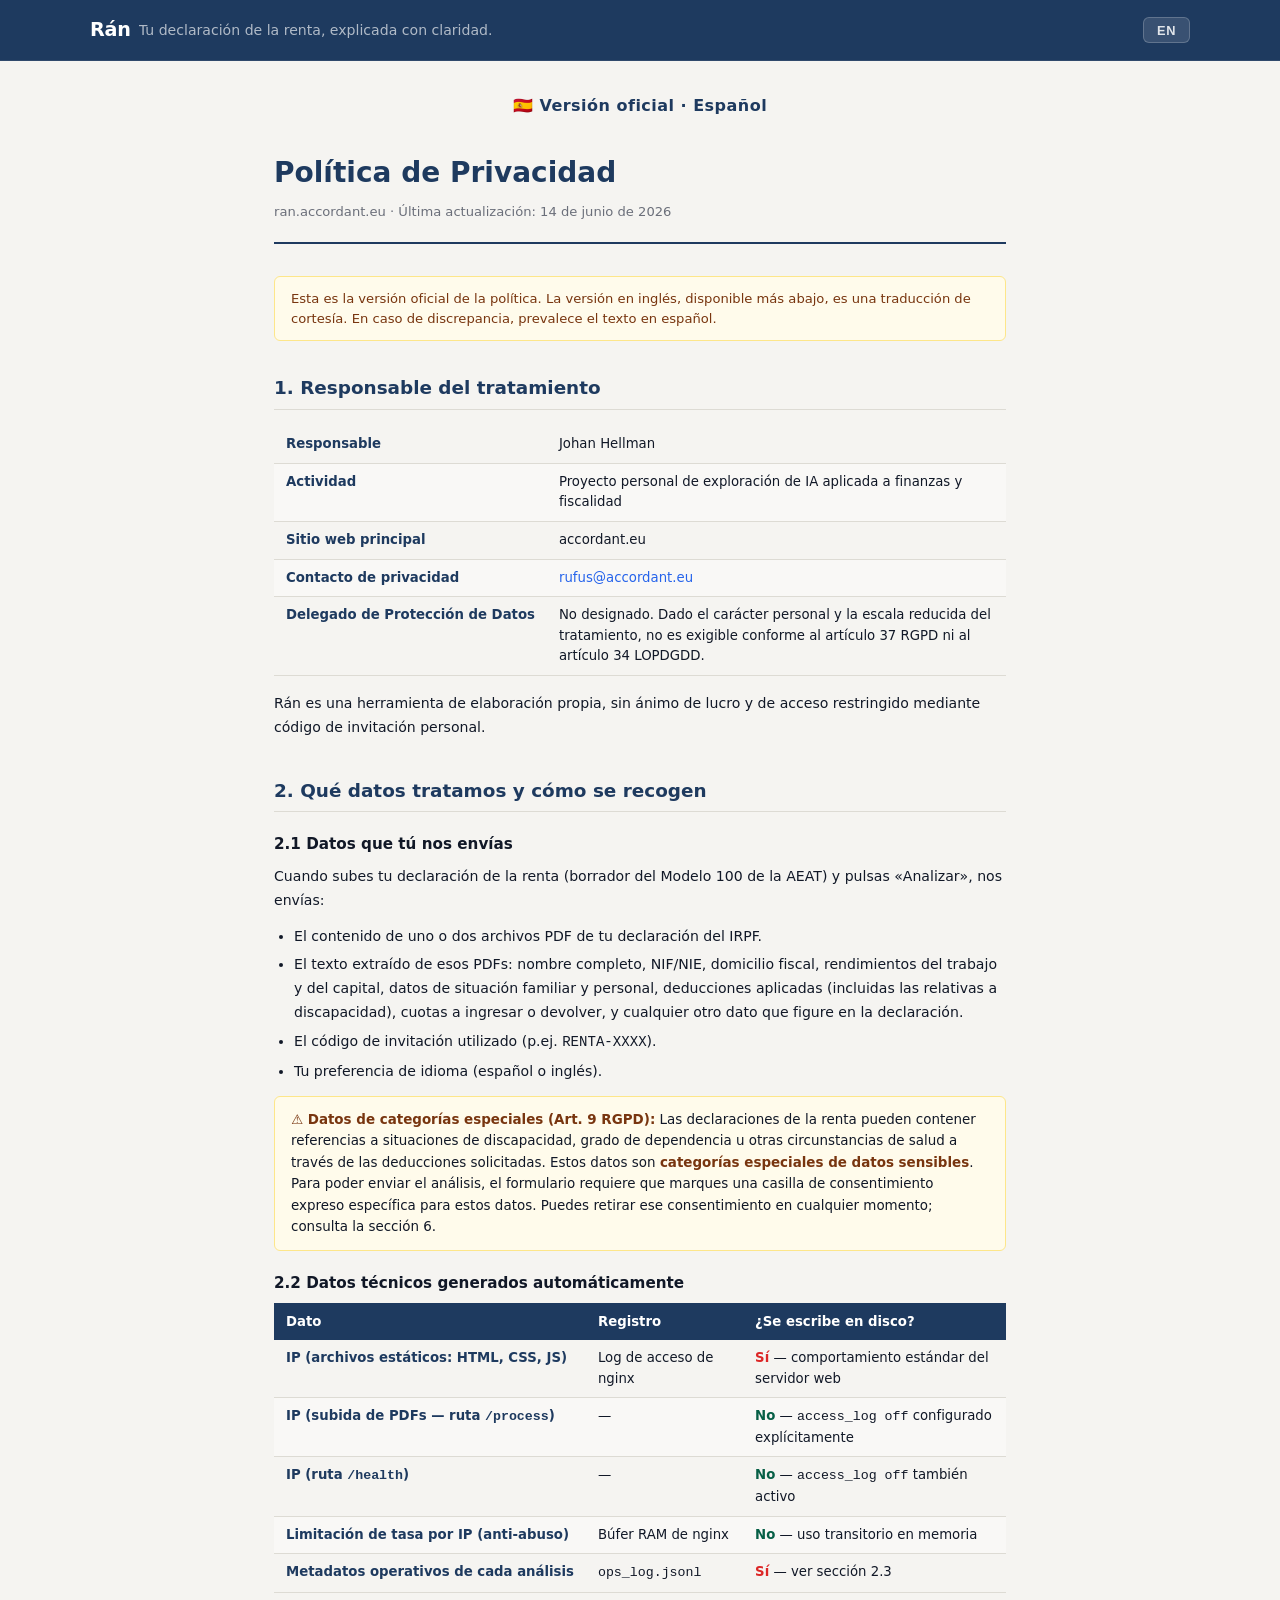
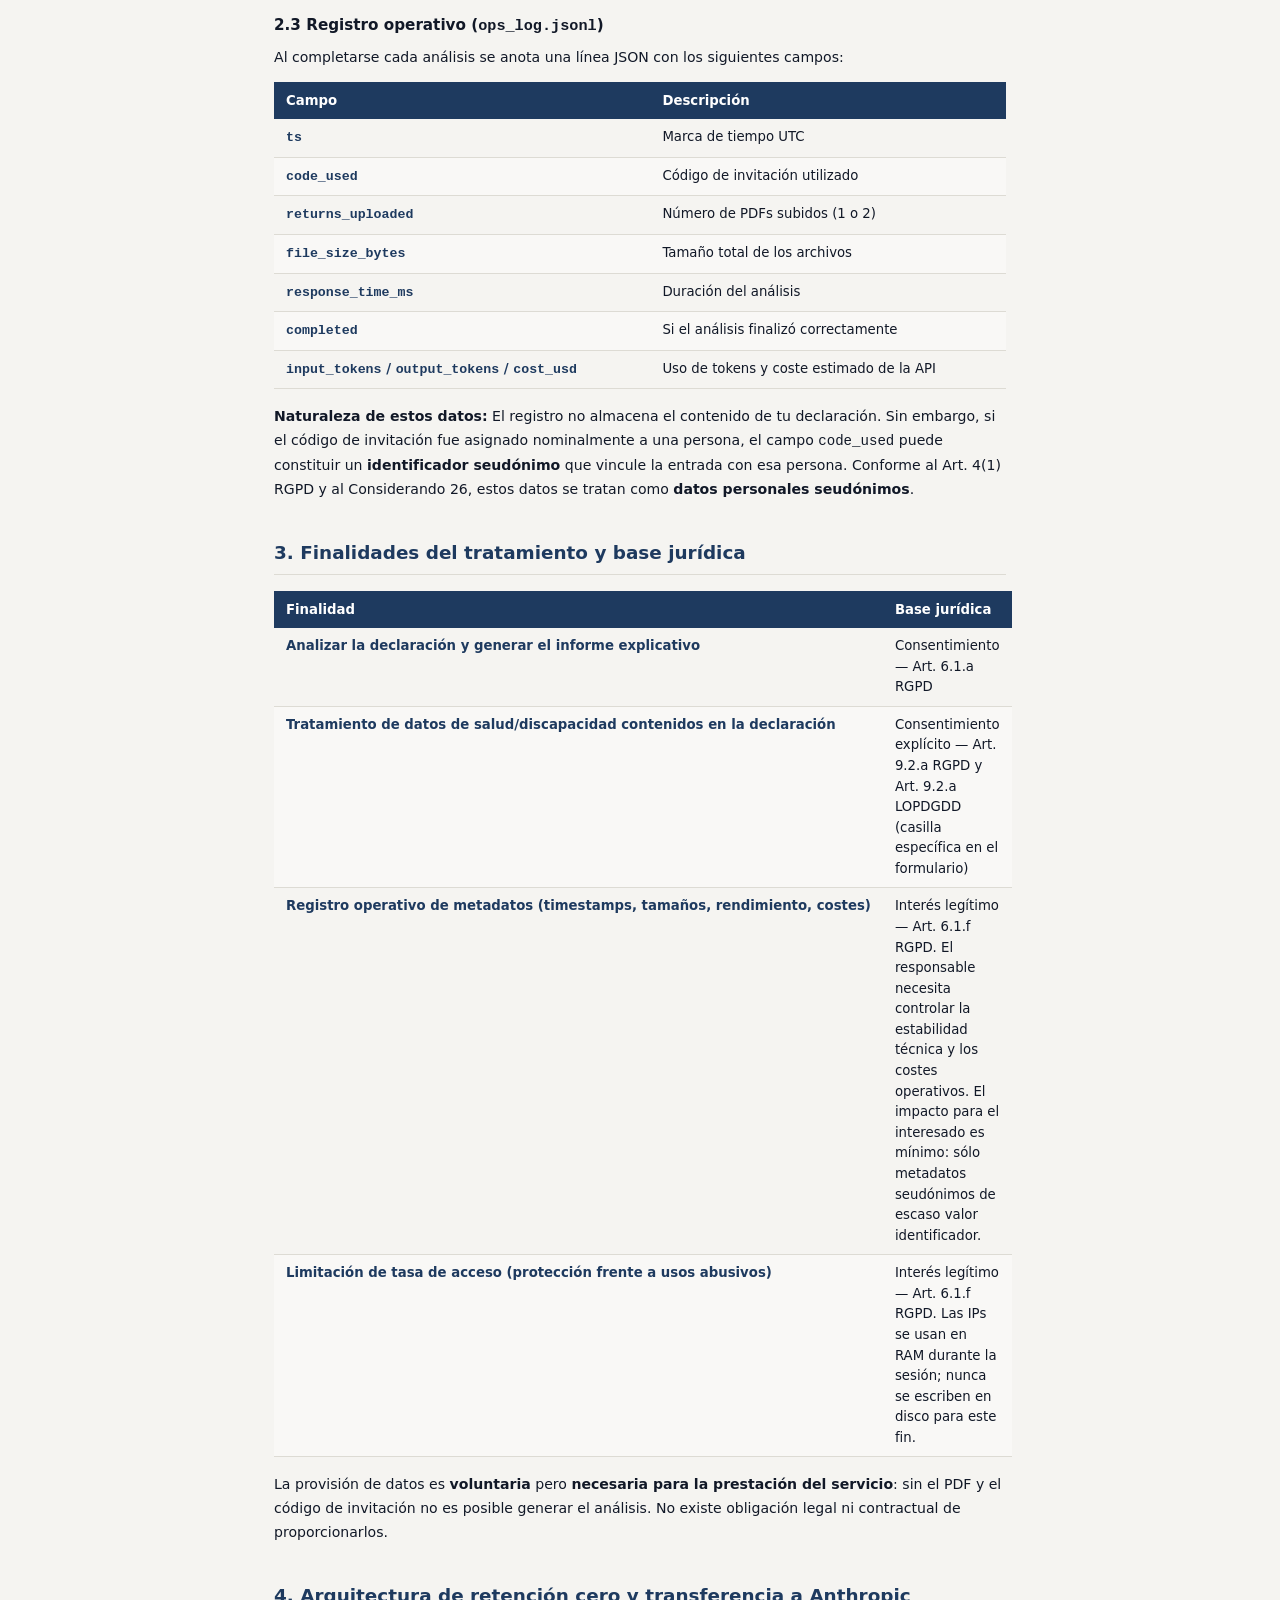
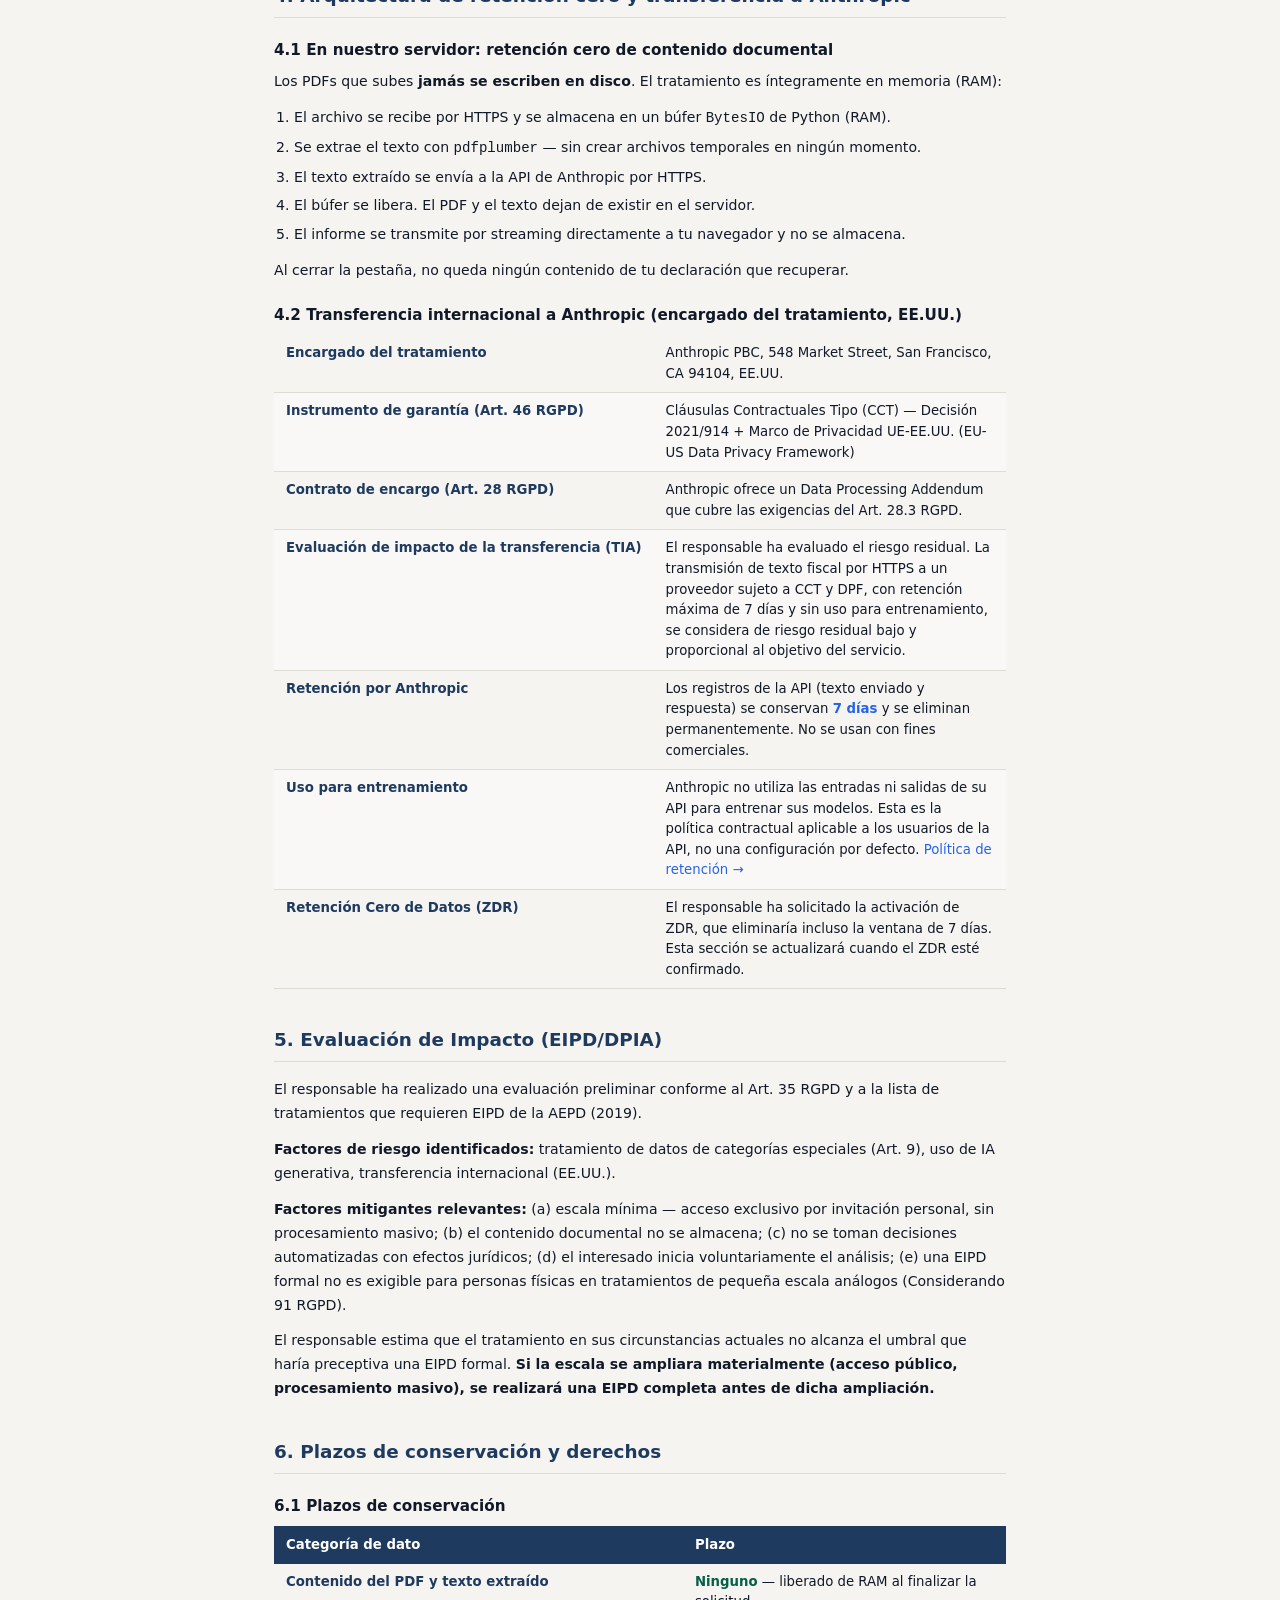
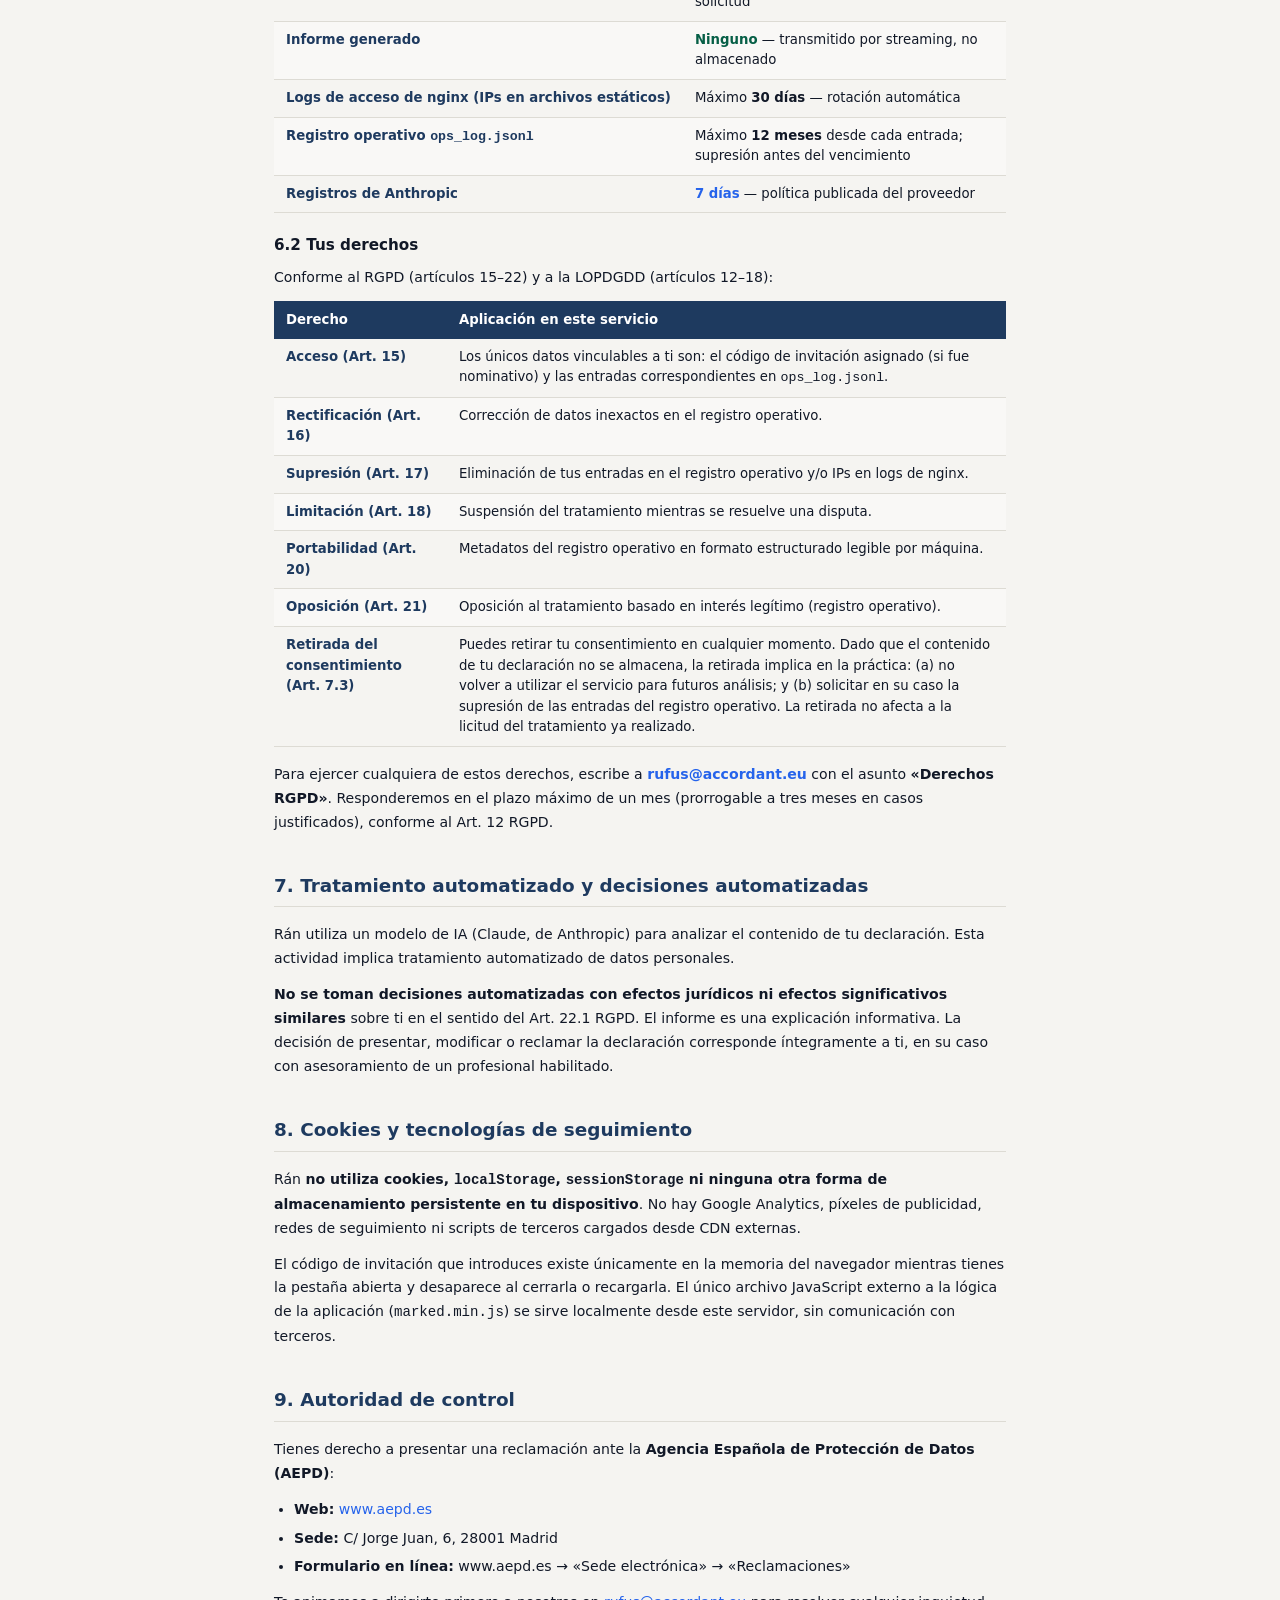
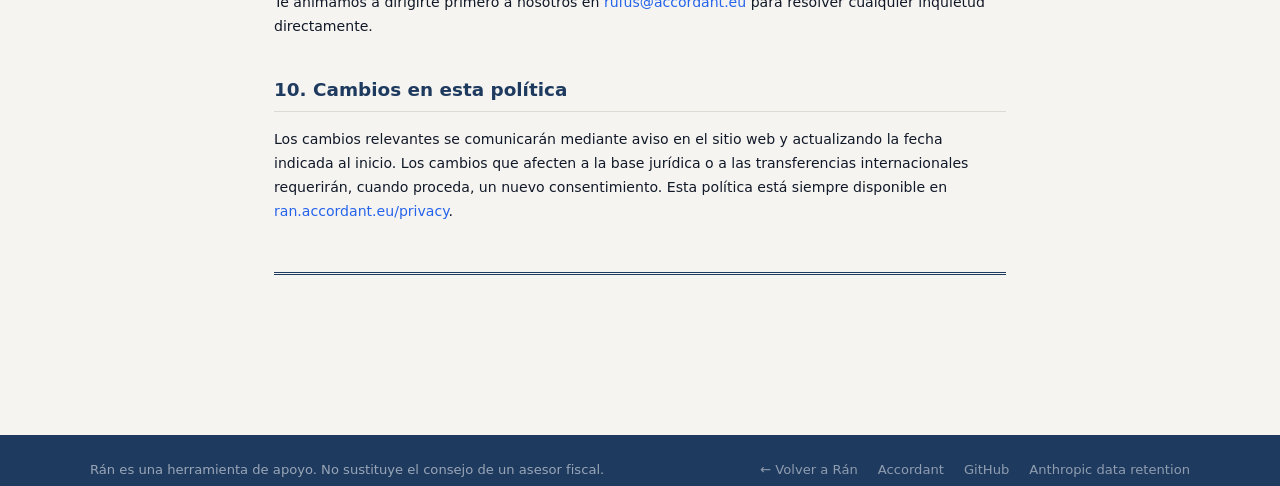
==== frontend/privacy/index.html @ 1b1f7e79 "feat(privacy): add bilingual GDPR privacy policy page at /privacy Adds ran.accordant.eu/privacy — 10" ====
<!DOCTYPE html>
<html lang="es">
<head>
  <meta charset="UTF-8" />
  <meta name="viewport" content="width=device-width, initial-scale=1.0" />
  <title>Política de privacidad — Rán</title>
  <link rel="stylesheet" href="../style.css" />
  <style>
    /* Privacy-page specific overrides */
    .policy-wrap {
      max-width: 780px;
      margin: 0 auto;
      padding: 2rem 1.5rem 4rem;
    }
    .policy-header {
      border-bottom: 2px solid var(--navy);
      padding-bottom: 1.25rem;
      margin-bottom: 2rem;
    }
    .policy-header h1 {
      font-size: 1.75rem;
      color: var(--navy);
      margin: 0 0 0.35rem;
    }
    .policy-header .policy-meta {
      font-size: 0.82rem;
      color: var(--muted);
    }
    .policy-lang-note {
      background: var(--amber-bg);
      border: 1px solid var(--amber-brd);
      border-radius: var(--r);
      padding: 0.75rem 1rem;
      font-size: 0.82rem;
      color: var(--amber-tx);
      margin-bottom: 2rem;
      line-height: 1.5;
    }
    .policy-section {
      margin-bottom: 2.25rem;
    }
    .policy-section h2 {
      font-size: 1.15rem;
      color: var(--navy);
      border-bottom: 1px solid var(--border);
      padding-bottom: 0.4rem;
      margin-bottom: 1rem;
    }
    .policy-section h3 {
      font-size: 0.95rem;
      color: var(--text);
      margin: 1.25rem 0 0.5rem;
      font-weight: 600;
    }
    .policy-section p {
      font-size: 0.88rem;
      line-height: 1.7;
      color: var(--text);
      margin-bottom: 0.75rem;
    }
    .policy-section ul {
      font-size: 0.88rem;
      line-height: 1.7;
      color: var(--text);
      margin: 0 0 0.75rem 1.25rem;
      padding: 0;
    }
    .policy-section li {
      margin-bottom: 0.3rem;
    }
    .policy-table {
      width: 100%;
      border-collapse: collapse;
      font-size: 0.83rem;
      margin-bottom: 1rem;
    }
    .policy-table th {
      background: var(--navy);
      color: #fff;
      text-align: left;
      padding: 0.5rem 0.75rem;
      font-weight: 600;
    }
    .policy-table td {
      padding: 0.5rem 0.75rem;
      border-bottom: 1px solid var(--border);
      vertical-align: top;
      line-height: 1.55;
    }
    .policy-table tr:nth-child(even) td {
      background: #f9f8f6;
    }
    .policy-table td:first-child {
      font-weight: 600;
      white-space: nowrap;
      color: var(--navy);
    }
    .badge-no  { color: var(--green); font-weight: 700; }
    .badge-yes { color: var(--red);   font-weight: 700; }
    .badge-7   { color: var(--blue);  font-weight: 700; }
    .alert-box {
      background: var(--amber-bg);
      border: 1px solid var(--amber-brd);
      border-radius: var(--r);
      padding: 0.75rem 1rem;
      font-size: 0.84rem;
      line-height: 1.6;
      margin-bottom: 1rem;
      color: var(--text);
    }
    .alert-box strong { color: var(--amber-tx); }
    .rights-table td:first-child { white-space: normal; }
    .divider-lang {
      border: none;
      border-top: 3px double var(--navy);
      margin: 3rem 0;
    }
    .lang-banner {
      text-align: center;
      font-size: 1rem;
      font-weight: 700;
      color: var(--navy);
      margin-bottom: 2rem;
      letter-spacing: 0.03em;
    }
    @media (max-width: 600px) {
      .policy-table { font-size: 0.78rem; }
      .policy-table td:first-child { white-space: normal; }
    }
  </style>
</head>
<body class="lang-es">

  <nav>
    <div class="nav-inner">
      <div class="nav-brand">
        <a href="/" style="text-decoration:none; color:inherit; display:flex; align-items:center; gap:0.5rem;">
          <span class="logo">Rán</span>
          <span class="nav-tagline">
            <span class="show-es">Tu declaración de la renta, explicada con claridad.</span>
            <span class="show-en">Your Spanish tax return, explained in plain English.</span>
          </span>
        </a>
      </div>
      <div class="nav-right">
        <button class="lang-btn" id="lang-toggle">
          <span class="show-es">EN</span>
          <span class="show-en">ES</span>
        </button>
      </div>
    </div>
  </nav>

  <div class="policy-wrap">

    <!-- ══════════════════════════════════════════════════════════════════════
         VERSIÓN ESPAÑOLA (official)
    ═══════════════════════════════════════════════════════════════════════ -->
    <div class="show-es">
      <div class="lang-banner">🇪🇸 Versión oficial · Español</div>

      <div class="policy-header">
        <h1>Política de Privacidad</h1>
        <div class="policy-meta">ran.accordant.eu · Última actualización: 14 de junio de 2026</div>
      </div>

      <div class="policy-lang-note">
        Esta es la versión oficial de la política. La versión en inglés, disponible más abajo, es una traducción de cortesía. En caso de discrepancia, prevalece el texto en español.
      </div>

      <!-- 1. Responsable -->
      <div class="policy-section">
        <h2>1. Responsable del tratamiento</h2>
        <table class="policy-table">
          <tr><td>Responsable</td><td>Johan Hellman</td></tr>
          <tr><td>Actividad</td><td>Proyecto personal de exploración de IA aplicada a finanzas y fiscalidad</td></tr>
          <tr><td>Sitio web principal</td><td>accordant.eu</td></tr>
          <tr><td>Contacto de privacidad</td><td><a href="mailto:rufus@accordant.eu">rufus@accordant.eu</a></td></tr>
          <tr><td>Delegado de Protección de Datos</td><td>No designado. Dado el carácter personal y la escala reducida del tratamiento, no es exigible conforme al artículo 37 RGPD ni al artículo 34 LOPDGDD.</td></tr>
        </table>
        <p>Rán es una herramienta de elaboración propia, sin ánimo de lucro y de acceso restringido mediante código de invitación personal.</p>
      </div>

      <!-- 2. Qué datos -->
      <div class="policy-section">
        <h2>2. Qué datos tratamos y cómo se recogen</h2>

        <h3>2.1 Datos que tú nos envías</h3>
        <p>Cuando subes tu declaración de la renta (borrador del Modelo 100 de la AEAT) y pulsas «Analizar», nos envías:</p>
        <ul>
          <li>El contenido de uno o dos archivos PDF de tu declaración del IRPF.</li>
          <li>El texto extraído de esos PDFs: nombre completo, NIF/NIE, domicilio fiscal, rendimientos del trabajo y del capital, datos de situación familiar y personal, deducciones aplicadas (incluidas las relativas a discapacidad), cuotas a ingresar o devolver, y cualquier otro dato que figure en la declaración.</li>
          <li>El código de invitación utilizado (p.ej. <code>RENTA-XXXX</code>).</li>
          <li>Tu preferencia de idioma (español o inglés).</li>
        </ul>

        <div class="alert-box">
          <strong>⚠️ Datos de categorías especiales (Art. 9 RGPD):</strong> Las declaraciones de la renta pueden contener referencias a situaciones de discapacidad, grado de dependencia u otras circunstancias de salud a través de las deducciones solicitadas. Estos datos son <strong>categorías especiales de datos sensibles</strong>. Para poder enviar el análisis, el formulario requiere que marques una casilla de consentimiento expreso específica para estos datos. Puedes retirar ese consentimiento en cualquier momento; consulta la sección 6.
        </div>

        <h3>2.2 Datos técnicos generados automáticamente</h3>
        <table class="policy-table">
          <thead><tr><th>Dato</th><th>Registro</th><th>¿Se escribe en disco?</th></tr></thead>
          <tbody>
            <tr><td>IP (archivos estáticos: HTML, CSS, JS)</td><td>Log de acceso de nginx</td><td><span class="badge-yes">Sí</span> — comportamiento estándar del servidor web</td></tr>
            <tr><td>IP (subida de PDFs — ruta <code>/process</code>)</td><td>—</td><td><span class="badge-no">No</span> — <code>access_log off</code> configurado explícitamente</td></tr>
            <tr><td>IP (ruta <code>/health</code>)</td><td>—</td><td><span class="badge-no">No</span> — <code>access_log off</code> también activo</td></tr>
            <tr><td>Limitación de tasa por IP (anti-abuso)</td><td>Búfer RAM de nginx</td><td><span class="badge-no">No</span> — uso transitorio en memoria</td></tr>
            <tr><td>Metadatos operativos de cada análisis</td><td><code>ops_log.jsonl</code></td><td><span class="badge-yes">Sí</span> — ver sección 2.3</td></tr>
          </tbody>
        </table>

        <h3>2.3 Registro operativo (<code>ops_log.jsonl</code>)</h3>
        <p>Al completarse cada análisis se anota una línea JSON con los siguientes campos:</p>
        <table class="policy-table">
          <thead><tr><th>Campo</th><th>Descripción</th></tr></thead>
          <tbody>
            <tr><td><code>ts</code></td><td>Marca de tiempo UTC</td></tr>
            <tr><td><code>code_used</code></td><td>Código de invitación utilizado</td></tr>
            <tr><td><code>returns_uploaded</code></td><td>Número de PDFs subidos (1 o 2)</td></tr>
            <tr><td><code>file_size_bytes</code></td><td>Tamaño total de los archivos</td></tr>
            <tr><td><code>response_time_ms</code></td><td>Duración del análisis</td></tr>
            <tr><td><code>completed</code></td><td>Si el análisis finalizó correctamente</td></tr>
            <tr><td><code>input_tokens</code> / <code>output_tokens</code> / <code>cost_usd</code></td><td>Uso de tokens y coste estimado de la API</td></tr>
          </tbody>
        </table>
        <p><strong>Naturaleza de estos datos:</strong> El registro no almacena el contenido de tu declaración. Sin embargo, si el código de invitación fue asignado nominalmente a una persona, el campo <code>code_used</code> puede constituir un <strong>identificador seudónimo</strong> que vincule la entrada con esa persona. Conforme al Art. 4(1) RGPD y al Considerando 26, estos datos se tratan como <strong>datos personales seudónimos</strong>.</p>
      </div>

      <!-- 3. Finalidades y base jurídica -->
      <div class="policy-section">
        <h2>3. Finalidades del tratamiento y base jurídica</h2>
        <table class="policy-table">
          <thead><tr><th>Finalidad</th><th>Base jurídica</th></tr></thead>
          <tbody>
            <tr><td>Analizar la declaración y generar el informe explicativo</td><td>Consentimiento — Art. 6.1.a RGPD</td></tr>
            <tr><td>Tratamiento de datos de salud/discapacidad contenidos en la declaración</td><td>Consentimiento explícito — Art. 9.2.a RGPD y Art. 9.2.a LOPDGDD (casilla específica en el formulario)</td></tr>
            <tr><td>Registro operativo de metadatos (timestamps, tamaños, rendimiento, costes)</td><td>Interés legítimo — Art. 6.1.f RGPD. El responsable necesita controlar la estabilidad técnica y los costes operativos. El impacto para el interesado es mínimo: sólo metadatos seudónimos de escaso valor identificador.</td></tr>
            <tr><td>Limitación de tasa de acceso (protección frente a usos abusivos)</td><td>Interés legítimo — Art. 6.1.f RGPD. Las IPs se usan en RAM durante la sesión; nunca se escriben en disco para este fin.</td></tr>
          </tbody>
        </table>
        <p>La provisión de datos es <strong>voluntaria</strong> pero <strong>necesaria para la prestación del servicio</strong>: sin el PDF y el código de invitación no es posible generar el análisis. No existe obligación legal ni contractual de proporcionarlos.</p>
      </div>

      <!-- 4. Arquitectura de retención cero y transferencia -->
      <div class="policy-section">
        <h2>4. Arquitectura de retención cero y transferencia a Anthropic</h2>

        <h3>4.1 En nuestro servidor: retención cero de contenido documental</h3>
        <p>Los PDFs que subes <strong>jamás se escriben en disco</strong>. El tratamiento es íntegramente en memoria (RAM):</p>
        <ol style="font-size:0.88rem; line-height:1.7; color:var(--text); margin-left:1.25rem; margin-bottom:0.75rem;">
          <li>El archivo se recibe por HTTPS y se almacena en un búfer <code>BytesIO</code> de Python (RAM).</li>
          <li>Se extrae el texto con <code>pdfplumber</code> — sin crear archivos temporales en ningún momento.</li>
          <li>El texto extraído se envía a la API de Anthropic por HTTPS.</li>
          <li>El búfer se libera. El PDF y el texto dejan de existir en el servidor.</li>
          <li>El informe se transmite por streaming directamente a tu navegador y no se almacena.</li>
        </ol>
        <p>Al cerrar la pestaña, no queda ningún contenido de tu declaración que recuperar.</p>

        <h3>4.2 Transferencia internacional a Anthropic (encargado del tratamiento, EE.UU.)</h3>
        <table class="policy-table">
          <tr><td>Encargado del tratamiento</td><td>Anthropic PBC, 548 Market Street, San Francisco, CA 94104, EE.UU.</td></tr>
          <tr><td>Instrumento de garantía (Art. 46 RGPD)</td><td>Cláusulas Contractuales Tipo (CCT) — Decisión 2021/914 + Marco de Privacidad UE-EE.UU. (EU-US Data Privacy Framework)</td></tr>
          <tr><td>Contrato de encargo (Art. 28 RGPD)</td><td>Anthropic ofrece un Data Processing Addendum que cubre las exigencias del Art. 28.3 RGPD.</td></tr>
          <tr><td>Evaluación de impacto de la transferencia (TIA)</td><td>El responsable ha evaluado el riesgo residual. La transmisión de texto fiscal por HTTPS a un proveedor sujeto a CCT y DPF, con retención máxima de 7 días y sin uso para entrenamiento, se considera de riesgo residual bajo y proporcional al objetivo del servicio.</td></tr>
          <tr><td>Retención por Anthropic</td><td>Los registros de la API (texto enviado y respuesta) se conservan <span class="badge-7">7 días</span> y se eliminan permanentemente. No se usan con fines comerciales.</td></tr>
          <tr><td>Uso para entrenamiento</td><td>Anthropic no utiliza las entradas ni salidas de su API para entrenar sus modelos. Esta es la política contractual aplicable a los usuarios de la API, no una configuración por defecto. <a href="https://platform.claude.com/docs/en/manage-claude/api-and-data-retention" target="_blank" rel="noopener">Política de retención →</a></td></tr>
          <tr><td>Retención Cero de Datos (ZDR)</td><td>El responsable ha solicitado la activación de ZDR, que eliminaría incluso la ventana de 7 días. Esta sección se actualizará cuando el ZDR esté confirmado.</td></tr>
        </table>
      </div>

      <!-- 5. DPIA -->
      <div class="policy-section">
        <h2>5. Evaluación de Impacto (EIPD/DPIA)</h2>
        <p>El responsable ha realizado una evaluación preliminar conforme al Art. 35 RGPD y a la lista de tratamientos que requieren EIPD de la AEPD (2019).</p>
        <p><strong>Factores de riesgo identificados:</strong> tratamiento de datos de categorías especiales (Art. 9), uso de IA generativa, transferencia internacional (EE.UU.).</p>
        <p><strong>Factores mitigantes relevantes:</strong> (a) escala mínima — acceso exclusivo por invitación personal, sin procesamiento masivo; (b) el contenido documental no se almacena; (c) no se toman decisiones automatizadas con efectos jurídicos; (d) el interesado inicia voluntariamente el análisis; (e) una EIPD formal no es exigible para personas físicas en tratamientos de pequeña escala análogos (Considerando 91 RGPD).</p>
        <p>El responsable estima que el tratamiento en sus circunstancias actuales no alcanza el umbral que haría preceptiva una EIPD formal. <strong>Si la escala se ampliara materialmente (acceso público, procesamiento masivo), se realizará una EIPD completa antes de dicha ampliación.</strong></p>
      </div>

      <!-- 6. Conservación -->
      <div class="policy-section">
        <h2>6. Plazos de conservación y derechos</h2>

        <h3>6.1 Plazos de conservación</h3>
        <table class="policy-table">
          <thead><tr><th>Categoría de dato</th><th>Plazo</th></tr></thead>
          <tbody>
            <tr><td>Contenido del PDF y texto extraído</td><td><span class="badge-no">Ninguno</span> — liberado de RAM al finalizar la solicitud</td></tr>
            <tr><td>Informe generado</td><td><span class="badge-no">Ninguno</span> — transmitido por streaming, no almacenado</td></tr>
            <tr><td>Logs de acceso de nginx (IPs en archivos estáticos)</td><td>Máximo <strong>30 días</strong> — rotación automática</td></tr>
            <tr><td>Registro operativo <code>ops_log.jsonl</code></td><td>Máximo <strong>12 meses</strong> desde cada entrada; supresión antes del vencimiento</td></tr>
            <tr><td>Registros de Anthropic</td><td><span class="badge-7">7 días</span> — política publicada del proveedor</td></tr>
          </tbody>
        </table>

        <h3>6.2 Tus derechos</h3>
        <p>Conforme al RGPD (artículos 15–22) y a la LOPDGDD (artículos 12–18):</p>
        <table class="policy-table rights-table">
          <thead><tr><th>Derecho</th><th>Aplicación en este servicio</th></tr></thead>
          <tbody>
            <tr><td>Acceso (Art. 15)</td><td>Los únicos datos vinculables a ti son: el código de invitación asignado (si fue nominativo) y las entradas correspondientes en <code>ops_log.jsonl</code>.</td></tr>
            <tr><td>Rectificación (Art. 16)</td><td>Corrección de datos inexactos en el registro operativo.</td></tr>
            <tr><td>Supresión (Art. 17)</td><td>Eliminación de tus entradas en el registro operativo y/o IPs en logs de nginx.</td></tr>
            <tr><td>Limitación (Art. 18)</td><td>Suspensión del tratamiento mientras se resuelve una disputa.</td></tr>
            <tr><td>Portabilidad (Art. 20)</td><td>Metadatos del registro operativo en formato estructurado legible por máquina.</td></tr>
            <tr><td>Oposición (Art. 21)</td><td>Oposición al tratamiento basado en interés legítimo (registro operativo).</td></tr>
            <tr><td>Retirada del consentimiento (Art. 7.3)</td><td>Puedes retirar tu consentimiento en cualquier momento. Dado que el contenido de tu declaración no se almacena, la retirada implica en la práctica: (a) no volver a utilizar el servicio para futuros análisis; y (b) solicitar en su caso la supresión de las entradas del registro operativo. La retirada no afecta a la licitud del tratamiento ya realizado.</td></tr>
          </tbody>
        </table>
        <p>Para ejercer cualquiera de estos derechos, escribe a <strong><a href="mailto:rufus@accordant.eu">rufus@accordant.eu</a></strong> con el asunto <strong>«Derechos RGPD»</strong>. Responderemos en el plazo máximo de un mes (prorrogable a tres meses en casos justificados), conforme al Art. 12 RGPD.</p>
      </div>

      <!-- 7. Tratamiento automatizado -->
      <div class="policy-section">
        <h2>7. Tratamiento automatizado y decisiones automatizadas</h2>
        <p>Rán utiliza un modelo de IA (Claude, de Anthropic) para analizar el contenido de tu declaración. Esta actividad implica tratamiento automatizado de datos personales.</p>
        <p><strong>No se toman decisiones automatizadas con efectos jurídicos ni efectos significativos similares</strong> sobre ti en el sentido del Art. 22.1 RGPD. El informe es una explicación informativa. La decisión de presentar, modificar o reclamar la declaración corresponde íntegramente a ti, en su caso con asesoramiento de un profesional habilitado.</p>
      </div>

      <!-- 8. Cookies -->
      <div class="policy-section">
        <h2>8. Cookies y tecnologías de seguimiento</h2>
        <p>Rán <strong>no utiliza cookies, <code>localStorage</code>, <code>sessionStorage</code> ni ninguna otra forma de almacenamiento persistente en tu dispositivo</strong>. No hay Google Analytics, píxeles de publicidad, redes de seguimiento ni scripts de terceros cargados desde CDN externas.</p>
        <p>El código de invitación que introduces existe únicamente en la memoria del navegador mientras tienes la pestaña abierta y desaparece al cerrarla o recargarla. El único archivo JavaScript externo a la lógica de la aplicación (<code>marked.min.js</code>) se sirve localmente desde este servidor, sin comunicación con terceros.</p>
      </div>

      <!-- 9. Autoridad de control -->
      <div class="policy-section">
        <h2>9. Autoridad de control</h2>
        <p>Tienes derecho a presentar una reclamación ante la <strong>Agencia Española de Protección de Datos (AEPD)</strong>:</p>
        <ul>
          <li><strong>Web:</strong> <a href="https://www.aepd.es" target="_blank" rel="noopener">www.aepd.es</a></li>
          <li><strong>Sede:</strong> C/ Jorge Juan, 6, 28001 Madrid</li>
          <li><strong>Formulario en línea:</strong> www.aepd.es → «Sede electrónica» → «Reclamaciones»</li>
        </ul>
        <p>Te animamos a dirigirte primero a nosotros en <a href="mailto:rufus@accordant.eu">rufus@accordant.eu</a> para resolver cualquier inquietud directamente.</p>
      </div>

      <!-- 10. Cambios -->
      <div class="policy-section">
        <h2>10. Cambios en esta política</h2>
        <p>Los cambios relevantes se comunicarán mediante aviso en el sitio web y actualizando la fecha indicada al inicio. Los cambios que afecten a la base jurídica o a las transferencias internacionales requerirán, cuando proceda, un nuevo consentimiento. Esta política está siempre disponible en <a href="/privacy">ran.accordant.eu/privacy</a>.</p>
      </div>
    </div><!-- end .show-es -->

    <hr class="divider-lang" />

    <!-- ══════════════════════════════════════════════════════════════════════
         ENGLISH VERSION (courtesy translation)
    ═══════════════════════════════════════════════════════════════════════ -->
    <div class="show-en">
      <div class="lang-banner">🇬🇧 Courtesy translation · English</div>

      <div class="policy-header">
        <h1>Privacy Policy</h1>
        <div class="policy-meta">ran.accordant.eu · Last updated: 14 June 2026</div>
      </div>

      <div class="policy-lang-note">
        The official version of this policy is the Spanish text above. This English translation is provided as a convenience for non-native Spanish speakers. In case of discrepancy, the Spanish text prevails.
      </div>

      <!-- 1. Controller -->
      <div class="policy-section">
        <h2>1. Data controller</h2>
        <table class="policy-table">
          <tr><td>Controller</td><td>Johan Hellman</td></tr>
          <tr><td>Activity</td><td>Personal project exploring AI in finance and tax</td></tr>
          <tr><td>Main website</td><td>accordant.eu</td></tr>
          <tr><td>Privacy contact</td><td><a href="mailto:rufus@accordant.eu">rufus@accordant.eu</a></td></tr>
          <tr><td>Data Protection Officer</td><td>Not appointed. Given the personal nature and small scale of processing, one is not required under Article 37 GDPR or Article 34 LOPDGDD.</td></tr>
        </table>
        <p>Rán is a personal, non-commercial tool with access restricted to individually invited users.</p>
      </div>

      <!-- 2. What data -->
      <div class="policy-section">
        <h2>2. What data we process and how</h2>

        <h3>2.1 Data you send when using the service</h3>
        <p>When you upload your Spanish income tax return (AEAT Modelo 100 borrador) and click "Analyse", you send us:</p>
        <ul>
          <li>The content of one or two PDF files of your IRPF return.</li>
          <li>Text extracted from those PDFs: full name, NIF/NIE, address, employment and investment income, family and personal situation, applied deductions (including disability-related), amount to pay or refund, and any other data in the return.</li>
          <li>Your invitation code (e.g. <code>RENTA-XXXX</code>).</li>
          <li>Your language preference (Spanish or English).</li>
        </ul>

        <div class="alert-box">
          <strong>⚠️ Special category data (Article 9 GDPR):</strong> Tax returns may contain references to disability, dependency status, or other health circumstances through applied deductions. This is <strong>special category sensitive data</strong>. The form requires you to tick an explicit consent checkbox before submitting. You may withdraw that consent at any time; see section 6.
        </div>

        <h3>2.2 Automatically generated technical data</h3>
        <table class="policy-table">
          <thead><tr><th>Data</th><th>Record</th><th>Written to disk?</th></tr></thead>
          <tbody>
            <tr><td>IP (static files: HTML, CSS, JS)</td><td>nginx access log</td><td><span class="badge-yes">Yes</span> — standard web server behaviour</td></tr>
            <tr><td>IP (PDF uploads — <code>/process</code>)</td><td>—</td><td><span class="badge-no">No</span> — <code>access_log off</code> explicitly configured</td></tr>
            <tr><td>IP (<code>/health</code>)</td><td>—</td><td><span class="badge-no">No</span> — <code>access_log off</code> also active</td></tr>
            <tr><td>Rate-limiting by IP (anti-abuse)</td><td>nginx RAM buffer</td><td><span class="badge-no">No</span> — transient, never persisted</td></tr>
            <tr><td>Operational session metadata</td><td><code>ops_log.jsonl</code></td><td><span class="badge-yes">Yes</span> — see section 2.3</td></tr>
          </tbody>
        </table>

        <h3>2.3 Operational log (<code>ops_log.jsonl</code>)</h3>
        <p>One JSON line is appended per completed analysis:</p>
        <table class="policy-table">
          <thead><tr><th>Field</th><th>Description</th></tr></thead>
          <tbody>
            <tr><td><code>ts</code></td><td>UTC timestamp</td></tr>
            <tr><td><code>code_used</code></td><td>Invitation code used</td></tr>
            <tr><td><code>returns_uploaded</code></td><td>Number of PDFs uploaded (1 or 2)</td></tr>
            <tr><td><code>file_size_bytes</code></td><td>Total file size in bytes</td></tr>
            <tr><td><code>response_time_ms</code></td><td>Analysis duration in milliseconds</td></tr>
            <tr><td><code>completed</code></td><td>Whether the analysis finished successfully</td></tr>
            <tr><td><code>input_tokens</code> / <code>output_tokens</code> / <code>cost_usd</code></td><td>Token usage and estimated API cost</td></tr>
          </tbody>
        </table>
        <p><strong>Nature of this data:</strong> The log does not store your return content. However, if the invitation code was individually assigned to a named person, <code>code_used</code> may constitute a <strong>pseudonymous identifier</strong> linking the entry to that person. Under GDPR Article 4(1) and Recital 26, this is treated as <strong>pseudonymous personal data</strong>.</p>
      </div>

      <!-- 3. Purposes -->
      <div class="policy-section">
        <h2>3. Purposes and legal basis</h2>
        <table class="policy-table">
          <thead><tr><th>Purpose</th><th>Legal basis</th></tr></thead>
          <tbody>
            <tr><td>Analysing the return and generating the report</td><td>Consent — Article 6(1)(a) GDPR</td></tr>
            <tr><td>Processing health/disability data in the return</td><td>Explicit consent — Article 9(2)(a) GDPR and Article 9(2)(a) LOPDGDD (dedicated checkbox in the form)</td></tr>
            <tr><td>Operational metadata logging (timestamps, sizes, performance, costs)</td><td>Legitimate interest — Article 6(1)(f) GDPR. The controller needs to monitor technical stability and operational costs. Impact on the data subject is minimal: pseudonymous metadata of very low re-identification value.</td></tr>
            <tr><td>Rate-limiting (abuse protection)</td><td>Legitimate interest — Article 6(1)(f) GDPR. IPs are used in RAM for this purpose only; never written to disk.</td></tr>
          </tbody>
        </table>
        <p>Providing data is <strong>voluntary</strong> but <strong>necessary for the service</strong>: without the PDF and invitation code, no analysis can be produced. There is no legal or contractual obligation to provide them.</p>
      </div>

      <!-- 4. Zero-retention and Anthropic -->
      <div class="policy-section">
        <h2>4. Zero-retention architecture and transfer to Anthropic</h2>

        <h3>4.1 On our server: zero-retention of document content</h3>
        <p>The PDFs you upload are <strong>never written to disk</strong>. Processing is entirely in memory (RAM):</p>
        <ol style="font-size:0.88rem; line-height:1.7; color:var(--text); margin-left:1.25rem; margin-bottom:0.75rem;">
          <li>The file is received over HTTPS and stored in a Python <code>BytesIO</code> buffer (RAM only).</li>
          <li>Text is extracted with <code>pdfplumber</code> — no temporary files are created.</li>
          <li>The extracted text is sent to Anthropic's API over HTTPS.</li>
          <li>The buffer is released. The PDF and extracted text no longer exist on the server.</li>
          <li>The report is streamed directly to your browser and is not stored.</li>
        </ol>
        <p>When you close the tab, no document content from your return remains anywhere to retrieve.</p>

        <h3>4.2 International transfer to Anthropic (processor in the USA)</h3>
        <table class="policy-table">
          <tr><td>Processor</td><td>Anthropic PBC, 548 Market Street, San Francisco, CA 94104, USA</td></tr>
          <tr><td>Transfer safeguard (Art. 46 GDPR)</td><td>EU Standard Contractual Clauses (SCCs) — Implementing Decision 2021/914 + EU–US Data Privacy Framework</td></tr>
          <tr><td>Data Processing Agreement (Art. 28 GDPR)</td><td>Anthropic provides a Data Processing Addendum covering the Article 28(3) GDPR requirements.</td></tr>
          <tr><td>Transfer Impact Assessment (TIA)</td><td>The controller has assessed residual transfer risk. Transmitting fiscal PDF text over HTTPS to an established AI provider bound by SCCs and DPF, with 7-day maximum retention and no model training use, is considered of low residual risk and proportionate.</td></tr>
          <tr><td>Retention by Anthropic</td><td>API logs retained for <span class="badge-7">7 days</span> then permanently deleted. Security/anti-abuse functions only, not commercial use.</td></tr>
          <tr><td>Use for training</td><td>Anthropic does not use API inputs or outputs to train its models. This is the contractual policy applicable to API customers, not a default setting. <a href="https://platform.claude.com/docs/en/manage-claude/api-and-data-retention" target="_blank" rel="noopener">Retention policy →</a></td></tr>
          <tr><td>Zero Data Retention (ZDR)</td><td>The controller has applied to Anthropic for ZDR activation, which would eliminate even the 7-day window. This section will be updated when confirmed.</td></tr>
        </table>
      </div>

      <!-- 5. DPIA -->
      <div class="policy-section">
        <h2>5. Data Protection Impact Assessment (DPIA)</h2>
        <p>The controller has conducted a preliminary assessment under Article 35 GDPR and the AEPD's mandatory DPIA list (2019).</p>
        <p><strong>Risk factors identified:</strong> special category data (Art. 9), use of generative AI, international transfer (USA).</p>
        <p><strong>Mitigating factors:</strong> (a) minimal scale — personal invitation only, no mass processing; (b) document content is never stored; (c) no automated decisions with legal effects; (d) the data subject initiates the analysis voluntarily; (e) formal DPIA is not required for individual controllers at small scale (Recital 91 GDPR).</p>
        <p>The controller considers that processing under current circumstances does not reach the threshold for a compulsory formal DPIA. <strong>If the service scale were to expand materially (public access, mass processing), a full DPIA will be conducted before such expansion.</strong></p>
      </div>

      <!-- 6. Retention and rights -->
      <div class="policy-section">
        <h2>6. Retention periods and your rights</h2>

        <h3>6.1 Retention periods</h3>
        <table class="policy-table">
          <thead><tr><th>Category</th><th>Period</th></tr></thead>
          <tbody>
            <tr><td>PDF content and extracted text</td><td><span class="badge-no">None</span> — released from RAM when the request ends</td></tr>
            <tr><td>Generated report</td><td><span class="badge-no">None</span> — streamed, not stored</td></tr>
            <tr><td>nginx access logs (IPs for static files)</td><td>Maximum <strong>30 days</strong> — automatic rotation</td></tr>
            <tr><td>Operational log <code>ops_log.jsonl</code></td><td>Maximum <strong>12 months</strong> per entry; deletion before that limit</td></tr>
            <tr><td>Anthropic logs</td><td><span class="badge-7">7 days</span> — processor's published policy</td></tr>
          </tbody>
        </table>

        <h3>6.2 Your rights</h3>
        <p>Under GDPR (Articles 15–22) and LOPDGDD (Articles 12–18):</p>
        <table class="policy-table rights-table">
          <thead><tr><th>Right</th><th>What it means for this service</th></tr></thead>
          <tbody>
            <tr><td>Access (Art. 15)</td><td>The only data linkable to you is: your invitation code (if nominative) and corresponding <code>ops_log.jsonl</code> entries.</td></tr>
            <tr><td>Rectification (Art. 16)</td><td>Correct inaccurate data in the operational log.</td></tr>
            <tr><td>Erasure (Art. 17)</td><td>Request deletion of your operational log entries and/or IPs in nginx logs.</td></tr>
            <tr><td>Restriction (Art. 18)</td><td>Request suspension of processing while a dispute is resolved.</td></tr>
            <tr><td>Portability (Art. 20)</td><td>Your operational log metadata in structured, machine-readable format.</td></tr>
            <tr><td>Objection (Art. 21)</td><td>Object to legitimate interest-based processing (operational log).</td></tr>
            <tr><td>Withdrawal of consent (Art. 7(3))</td><td>You may withdraw consent at any time. Because your return content is not stored, withdrawal means in practice: (a) not using the service for future analyses; and (b) if desired, requesting deletion of your operational log entries. Withdrawal does not affect the lawfulness of processing already carried out.</td></tr>
          </tbody>
        </table>
        <p>To exercise any of these rights, email <strong><a href="mailto:rufus@accordant.eu">rufus@accordant.eu</a></strong> with the subject <strong>"GDPR Rights"</strong>. We will respond within one month (extendable to three in complex cases) under Article 12 GDPR.</p>
      </div>

      <!-- 7. Automated processing -->
      <div class="policy-section">
        <h2>7. Automated processing and automated decisions</h2>
        <p>Rán uses an AI model (Claude by Anthropic) to analyse the content of your tax return. This involves automated processing of personal data.</p>
        <p><strong>No automated decisions with legal effects or similarly significant effects</strong> are made about you within the meaning of Article 22(1) GDPR. The generated report is an informational explanation of your return's figures. The decision whether to file, amend, or challenge your return is entirely yours, where appropriate with advice from a qualified professional.</p>
      </div>

      <!-- 8. Cookies -->
      <div class="policy-section">
        <h2>8. Cookies and tracking technologies</h2>
        <p>Rán <strong>does not use cookies, <code>localStorage</code>, <code>sessionStorage</code>, or any other form of persistent browser-side storage</strong>. There is no Google Analytics, advertising pixels, tracking networks, or third-party scripts loaded from external CDNs.</p>
        <p>The invitation code you type exists only in browser memory while the tab is open, and is gone when you close or reload it. The only JavaScript file external to the application logic (<code>marked.min.js</code>) is served locally from this server — no communication with any third party occurs.</p>
      </div>

      <!-- 9. Supervisory authority -->
      <div class="policy-section">
        <h2>9. Supervisory authority</h2>
        <p>You have the right to lodge a complaint with the <strong>Agencia Española de Protección de Datos (AEPD)</strong>, Spain's data protection authority:</p>
        <ul>
          <li><strong>Website:</strong> <a href="https://www.aepd.es" target="_blank" rel="noopener">www.aepd.es</a></li>
          <li><strong>Address:</strong> C/ Jorge Juan, 6, 28001 Madrid, Spain</li>
          <li><strong>Online form:</strong> www.aepd.es → «Sede electrónica» → «Reclamaciones»</li>
        </ul>
        <p>We would also welcome direct contact at <a href="mailto:rufus@accordant.eu">rufus@accordant.eu</a> before escalating.</p>
      </div>

      <!-- 10. Changes -->
      <div class="policy-section">
        <h2>10. Changes to this policy</h2>
        <p>Material changes will be communicated via a notice on the website and by updating the date above. Changes that affect the legal basis of processing or international transfers will require fresh consent where applicable. This policy is always available at <a href="/privacy">ran.accordant.eu/privacy</a>.</p>
      </div>
    </div><!-- end .show-en -->

  </div><!-- end .policy-wrap -->

  <footer>
    <div class="footer-inner">
      <p>
        <span class="show-es">Rán es una herramienta de apoyo. No sustituye el consejo de un asesor fiscal.</span>
        <span class="show-en">Rán is a support tool. It does not replace professional tax advice.</span>
      </p>
      <p class="footer-links">
        <a href="/">
          <span class="show-es">← Volver a Rán</span>
          <span class="show-en">← Back to Rán</span>
        </a>
        <a href="https://accordant.eu" target="_blank" rel="noopener">Accordant</a>
        <a href="https://github.com/accordant-eu/ran-web" target="_blank" rel="noopener">GitHub</a>
        <a href="https://platform.claude.com/docs/en/manage-claude/api-and-data-retention" target="_blank" rel="noopener">Anthropic data retention</a>
      </p>
    </div>
  </footer>

  <script>
    document.getElementById('lang-toggle').addEventListener('click', () => {
      const es = document.body.classList.toggle('lang-es');
      document.body.classList.toggle('lang-en', !es);
      document.documentElement.lang = es ? 'es' : 'en';
    });
  </script>

</body>
</html>
---- frontend/style.css ----
/* ── Reset ───────────────────────────────────────────────────────────────── */
*, *::before, *::after { box-sizing: border-box; margin: 0; padding: 0; }

/* ── Design tokens ───────────────────────────────────────────────────────── */
:root {
  --navy:      #1e3a5f;
  --navy-d:    #152c47;
  --blue:      #2563eb;
  --blue-d:    #1d4ed8;
  --bg:        #f5f4f1;
  --surface:   #ffffff;
  --border:    #dddbd4;
  --border-s:  #c8c5bc;
  --text:      #111827;
  --muted:     #6b6f7a;
  --green:     #065f46;
  --green-bg:  #f0fdf4;
  --green-brd: #bbf7d0;
  --amber-bg:  #fffbeb;
  --amber-brd: #fde68a;
  --amber-tx:  #78350f;
  --red:       #dc2626;
  --red-bg:    #fef2f2;
  --red-brd:   #fecaca;
  --r:         6px;
  --r-lg:      10px;
  --max:       1100px;
  --form-max:  540px;
}

/* ── Base ────────────────────────────────────────────────────────────────── */
html { font-size: 16px; }
body {
  font-family: -apple-system, BlinkMacSystemFont, 'Segoe UI', 'Inter', system-ui, sans-serif;
  background: var(--bg);
  color: var(--text);
  line-height: 1.6;
  -webkit-font-smoothing: antialiased;
}
a { color: var(--blue); text-decoration: none; }
a:hover { text-decoration: underline; }
p { line-height: 1.65; }

/* ── Language ────────────────────────────────────────────────────────────── */
body.lang-es .show-en { display: none; }
body.lang-en .show-es { display: none; }

/* ── Nav ─────────────────────────────────────────────────────────────────── */
nav {
  background: var(--navy);
  padding: 0 1.5rem;
  border-bottom: 1px solid rgba(255,255,255,0.08);
}
.nav-inner {
  max-width: var(--max);
  margin: 0 auto;
  height: 60px;
  display: flex;
  align-items: center;
  justify-content: space-between;
  gap: 1rem;
}
.nav-brand {
  display: flex;
  align-items: baseline;
  gap: 0.85rem;
  min-width: 0;
}
.logo {
  font-size: 1.2rem;
  font-weight: 700;
  color: #fff;
  letter-spacing: -0.01em;
  flex-shrink: 0;
}
.nav-tagline {
  font-size: 0.88rem;
  color: rgba(255,255,255,0.65);
  white-space: nowrap;
  overflow: hidden;
  text-overflow: ellipsis;
}
.nav-right {
  display: flex;
  align-items: center;
  gap: 0.75rem;
  flex-shrink: 0;
}
.pill-sm {
  background: rgba(255,255,255,0.08);
  border: 1px solid rgba(255,255,255,0.15);
  border-radius: 999px;
  padding: 0.2rem 0.7rem;
  font-size: 0.76rem;
  color: rgba(255,255,255,0.75);
  white-space: nowrap;
}
.lang-btn {
  background: rgba(255,255,255,0.12);
  border: 1px solid rgba(255,255,255,0.2);
  color: rgba(255,255,255,0.85);
  border-radius: var(--r);
  padding: 0.3rem 0.8rem;
  font-size: 0.8rem;
  font-weight: 600;
  cursor: pointer;
  letter-spacing: 0.06em;
  transition: background 0.15s;
  flex-shrink: 0;
}
.lang-btn:hover { background: rgba(255,255,255,0.2); }

/* ── Main ────────────────────────────────────────────────────────────────── */
main {
  max-width: var(--max);
  margin: 0 auto;
  padding: 1.5rem 1.5rem 3rem;
}

/* ── Form layout: form + sidebar ─────────────────────────────────────────── */
.form-layout {
  display: grid;
  grid-template-columns: var(--form-max) 1fr;
  gap: 2rem;
  align-items: start;
}

/* ── Form card ───────────────────────────────────────────────────────────── */
.form-card {
  background: var(--surface);
  border: 1px solid var(--border);
  border-radius: var(--r-lg);
  padding: 1.5rem;
  box-shadow: 0 1px 4px rgba(0,0,0,0.06);
}
.form-card h2 {
  font-size: 1.1rem;
  font-weight: 700;
  margin-bottom: 0.4rem;
}
.form-sub {
  font-size: 0.88rem;
  color: var(--muted);
  margin-bottom: 1.25rem;
}
.field { margin-bottom: 1.1rem; }
label {
  display: flex;
  align-items: baseline;
  gap: 0.5rem;
  font-size: 0.875rem;
  font-weight: 600;
  color: var(--text);
  margin-bottom: 0.45rem;
}
.field-note {
  font-size: 0.78rem;
  font-weight: 400;
  color: var(--muted);
}
input[type="text"] {
  width: 100%;
  padding: 0.65rem 0.9rem;
  border: 1.5px solid var(--border);
  border-radius: var(--r);
  font-size: 0.95rem;
  font-family: 'SF Mono', 'Fira Code', 'Consolas', monospace;
  letter-spacing: 0.06em;
  color: var(--text);
  background: var(--surface);
  transition: border-color 0.15s, box-shadow 0.15s;
}
input[type="text"]:focus {
  outline: none;
  border-color: var(--blue);
  box-shadow: 0 0 0 3px rgba(37,99,235,0.12);
}

/* Drop zone */
.drop-zone {
  position: relative;
  border: 2px dashed var(--border-s);
  border-radius: var(--r);
  background: #fafaf8;
  transition: border-color 0.15s, background 0.15s;
  cursor: pointer;
  min-height: 100px;
}
.drop-zone.over, .drop-zone:focus-within {
  border-color: var(--blue);
  background: #eff6ff;
}
.drop-zone input[type="file"] {
  position: absolute;
  inset: 0;
  opacity: 0;
  cursor: pointer;
  width: 100%;
  height: 100%;
}
.drop-inner {
  display: flex;
  flex-direction: column;
  align-items: center;
  justify-content: center;
  gap: 0.5rem;
  padding: 1.5rem 1rem;
  color: var(--muted);
  text-align: center;
  pointer-events: none;
}
.drop-inner svg { opacity: 0.4; }
.drop-inner p { font-size: 0.88rem; }
.link { color: var(--blue); font-weight: 500; }
.drop-files {
  display: flex;
  flex-wrap: wrap;
  gap: 0.4rem;
  padding: 1rem;
  pointer-events: none;
}
.file-chip {
  display: inline-flex;
  align-items: center;
  gap: 0.4rem;
  background: #eff6ff;
  border: 1px solid #bfdbfe;
  border-radius: var(--r);
  padding: 0.35rem 0.5rem 0.35rem 0.75rem;
  font-size: 0.83rem;
  color: var(--navy);
  font-weight: 500;
  max-width: 260px;
}
.file-name {
  overflow: hidden;
  text-overflow: ellipsis;
  white-space: nowrap;
  max-width: 180px;
}
.file-remove {
  background: none;
  border: none;
  cursor: pointer;
  color: var(--muted);
  font-size: 0.85rem;
  line-height: 1;
  padding: 0 0.15rem;
  border-radius: 3px;
  flex-shrink: 0;
  transition: color 0.12s, background 0.12s;
}
.file-remove:hover { color: var(--red); background: #fee2e2; }

/* Error */
/* ── Art. 9 consent checkbox ─────────────────────────────────────────── */
.consent-field {
  margin-bottom: 1.25rem;
  padding: 0.9rem 1rem;
  background: var(--amber-bg);
  border: 1px solid var(--amber-brd);
  border-radius: var(--r);
}
.consent-field label {
  display: flex;
  gap: 0.75rem;
  align-items: flex-start;
  cursor: pointer;
  font-size: 0.84rem;
  line-height: 1.55;
  color: var(--text);
  font-weight: normal;
  margin: 0;
}
.consent-field input[type="checkbox"] {
  flex-shrink: 0;
  width: 1.1rem;
  height: 1.1rem;
  margin-top: 0.2rem;
  accent-color: var(--blue);
  cursor: pointer;
}
.consent-field .consent-tag {
  display: block;
  font-size: 0.68rem;
  font-weight: 700;
  letter-spacing: 0.06em;
  text-transform: uppercase;
  color: var(--amber-tx);
  margin-bottom: 0.25rem;
}

.error-box {
  padding: 0.7rem 1rem;
  background: var(--red-bg);
  border: 1px solid var(--red-brd);
  border-radius: var(--r);
  color: var(--red);
  font-size: 0.875rem;
  margin-bottom: 1rem;
}

/* Submit */
button[type="submit"] {
  width: 100%;
  padding: 0.85rem 1.5rem;
  background: var(--navy);
  color: #fff;
  border: none;
  border-radius: var(--r);
  font-size: 1rem;
  font-weight: 600;
  cursor: pointer;
  display: flex;
  align-items: center;
  justify-content: center;
  gap: 0.5rem;
  transition: background 0.15s;
  letter-spacing: -0.01em;
}
button[type="submit"]:hover { background: var(--navy-d); }
.btn-arrow { font-size: 1.1rem; }

/* ── Trust sidebar ───────────────────────────────────────────────────────── */
.trust-sidebar { padding-top: 0.25rem; }
.trust-card {
  background: var(--surface);
  border: 1px solid var(--border);
  border-radius: var(--r-lg);
  padding: 1.5rem;
}
.trust-card h3 {
  font-size: 0.8rem;
  font-weight: 700;
  text-transform: uppercase;
  letter-spacing: 0.06em;
  color: var(--muted);
  margin-bottom: 1.25rem;
}
.trust-list {
  list-style: none;
  display: flex;
  flex-direction: column;
  gap: 1rem;
}
.trust-list li {
  display: flex;
  gap: 0.75rem;
  align-items: flex-start;
}
.trust-icon {
  font-size: 1.1rem;
  flex-shrink: 0;
  margin-top: 0.1rem;
}
.trust-list strong {
  display: block;
  font-size: 0.875rem;
  font-weight: 600;
  margin-bottom: 0.2rem;
}
.trust-list p {
  font-size: 0.82rem;
  color: var(--muted);
  line-height: 1.5;
}
.trust-list code {
  background: #f1f0ec;
  padding: 0.05em 0.3em;
  border-radius: 3px;
  font-size: 0.85em;
}
.trust-note {
  margin-top: 1.25rem;
  padding-top: 1rem;
  border-top: 1px solid var(--border);
  font-size: 0.82rem;
  color: var(--muted);
  font-style: italic;
  line-height: 1.55;
}

/* ── Processing ──────────────────────────────────────────────────────────── */
.state-screen {
  padding: 2rem 0;
  display: flex;
  justify-content: flex-start;
}
.state-inner {
  display: flex;
  flex-direction: column;
  align-items: flex-start;
  gap: 1.25rem;
  width: 100%;
  max-width: var(--form-max);
  background: var(--surface);
  border: 1px solid var(--border);
  border-radius: var(--r-lg);
  padding: 2rem;
  box-shadow: 0 1px 4px rgba(0,0,0,0.06);
}
.progress-wrap { width: 100%; margin-bottom: 0.5rem; }
.progress-track {
  height: 3px;
  background: var(--border);
  border-radius: 999px;
  overflow: hidden;
}
.progress-fill {
  height: 100%;
  width: 0%;
  background: var(--navy);
  border-radius: 999px;
}
.state-label { font-size: 0.9rem; color: var(--muted); }

/* ── Report ──────────────────────────────────────────────────────────────── */
.report-header {
  display: flex;
  align-items: flex-start;
  justify-content: space-between;
  gap: 1rem;
  margin-bottom: 1.25rem;
}
.report-header h2 { font-size: 1.2rem; font-weight: 700; }
.report-subhead { font-size: 0.85rem; color: var(--muted); margin-top: 0.25rem; }
.btn-outline {
  padding: 0.45rem 1rem;
  border: 1.5px solid var(--border-s);
  border-radius: var(--r);
  background: var(--surface);
  font-size: 0.84rem;
  cursor: pointer;
  color: var(--muted);
  white-space: nowrap;
  transition: border-color 0.15s, color 0.15s;
  flex-shrink: 0;
}
.btn-outline:hover { border-color: var(--navy); color: var(--navy); }

/* Report body — rendered markdown */
.report-body {
  background: var(--surface);
  border: 1px solid var(--border);
  border-radius: var(--r-lg);
  padding: 2.25rem 2.5rem;
  font-size: 0.94rem;
  line-height: 1.75;
}
.report-body h1 {
  font-size: 1.35rem;
  font-weight: 700;
  margin: 1.75rem 0 0.75rem;
  padding-bottom: 0.5rem;
  border-bottom: 1px solid var(--border);
  color: var(--navy);
}
.report-body h1:first-child { margin-top: 0; }
.report-body h2 {
  font-size: 1.1rem;
  font-weight: 700;
  margin: 1.5rem 0 0.5rem;
  color: var(--text);
}
.report-body h3 {
  font-size: 0.95rem;
  font-weight: 700;
  margin: 1.25rem 0 0.4rem;
  color: var(--muted);
  text-transform: uppercase;
  letter-spacing: 0.04em;
}
.report-body p  { margin-bottom: 0.85rem; }
.report-body ul, .report-body ol { margin: 0.5rem 0 0.85rem 1.4rem; }
.report-body li { margin-bottom: 0.35rem; }
.report-body strong { font-weight: 700; }
.report-body blockquote {
  border-left: 3px solid var(--blue);
  padding: 0.5rem 0 0.5rem 1rem;
  color: var(--muted);
  margin: 0.75rem 0;
  font-size: 0.9rem;
}
/* Inline code — keep subtle */
.report-body code {
  background: #f1f0ec;
  padding: 0.1em 0.35em;
  border-radius: 3px;
  font-size: 0.87em;
  font-family: inherit;
}
/* Code blocks — render as a financial ledger, not a terminal */
.report-body pre {
  background: white;
  border: 1px solid var(--border);
  border-left: 3px solid var(--navy);
  border-radius: var(--r);
  padding: 1rem 1.25rem;
  overflow-x: auto;
  margin: 0.75rem 0;
  font-family: inherit;     /* use body font, not monospace */
  font-size: 0.92rem;
  line-height: 1.8;
  color: var(--text);
  white-space: pre-wrap;    /* wrap long lines */
}
.report-body pre code {
  background: none;
  padding: 0;
  font-size: inherit;
  font-family: inherit;
}
.report-body hr {
  border: none;
  border-top: 1px solid var(--border);
  margin: 1.5rem 0;
}

/* Tables */
.report-body table {
  width: 100%;
  border-collapse: collapse;
  margin: 1rem 0 1.25rem;
  font-size: 0.875rem;
  border: 1px solid var(--border);
  border-radius: var(--r);
  overflow: hidden;
}
.report-body thead { background: var(--navy); }
.report-body thead th {
  color: rgba(255,255,255,0.9);
  font-size: 0.78rem;
  font-weight: 700;
  text-transform: uppercase;
  letter-spacing: 0.05em;
  padding: 0.6rem 0.9rem;
  text-align: left;
  border: none;
}
.report-body tbody tr:nth-child(odd)  td { background: var(--surface); }
.report-body tbody tr:nth-child(even) td { background: #fafaf8; }
.report-body tbody tr:hover td { background: #f0f4ff; }
.report-body td {
  padding: 0.55rem 0.9rem;
  border-bottom: 1px solid var(--border);
  vertical-align: top;
}
.report-body tbody tr:last-child td { border-bottom: none; }

/* ── Streaming bar ───────────────────────────────────────────────────────── */
.streaming-bar {
  display: flex;
  align-items: center;
  gap: 0.5rem;
  margin-top: 0.75rem;
  font-size: 0.84rem;
  color: var(--muted);
}
.pulse-dot {
  width: 7px; height: 7px;
  background: var(--blue);
  border-radius: 50%;
  flex-shrink: 0;
  animation: pulse 1.2s ease-in-out infinite;
}
@keyframes pulse {
  0%, 100% { opacity: 1; transform: scale(1); }
  50%       { opacity: 0.25; transform: scale(0.6); }
}

/* ── Invite codes ────────────────────────────────────────────────────────── */
.codes-block {
  margin-top: 2rem;
  background: var(--green-bg);
  border: 1px solid var(--green-brd);
  border-radius: var(--r-lg);
  padding: 1.5rem;
}
.codes-header h3 { font-size: 1rem; font-weight: 700; color: var(--green); margin-bottom: 0.5rem; }
.codes-header p  { font-size: 0.88rem; color: #166534; margin-bottom: 1rem; }
.code-chips {
  list-style: none;
  display: flex;
  flex-wrap: wrap;
  gap: 0.5rem;
}
.chip {
  background: var(--surface);
  border: 1.5px solid var(--green-brd);
  border-radius: var(--r);
  padding: 0.45rem 1rem;
  font-family: 'SF Mono', 'Fira Code', monospace;
  font-size: 0.92rem;
  font-weight: 600;
  cursor: pointer;
  transition: background 0.12s, border-color 0.12s;
  user-select: all;
  color: var(--navy);
}
.chip:hover { background: #dcfce7; border-color: #4ade80; }
.chip.copied { border-color: var(--green); color: var(--green); }
.chip.copied::after { content: ' ✓'; }

.report-close-note {
  margin-top: 1.5rem;
  text-align: center;
  font-size: 0.85rem;
  color: var(--muted);
}

/* ── Footer ──────────────────────────────────────────────────────────────── */
footer {
  background: var(--navy);
  color: rgba(255,255,255,0.55);
  padding: 1.5rem;
  font-size: 0.82rem;
  margin-top: 3rem;
}
.footer-inner {
  max-width: var(--max);
  margin: 0 auto;
  display: flex;
  justify-content: space-between;
  align-items: center;
  flex-wrap: wrap;
  gap: 0.5rem;
}
.footer-links { display: flex; gap: 1.25rem; }
.footer-links a { color: rgba(255,255,255,0.5); }
.footer-links a:hover { color: rgba(255,255,255,0.85); text-decoration: none; }

/* ── Print ───────────────────────────────────────────────────────────────── */
@media print {
  nav,
  #upload-section,
  #processing-section,
  #streaming-bar,
  .streaming-bar,
  .report-header .btn-outline,
  .codes-block,
  .report-close-note,
  footer { display: none !important; }

  #report-section { display: block !important; }
  .report-body { border: none !important; padding: 0 !important; font-size: 0.9rem; }
  .report-body table { page-break-inside: avoid; }
  body { background: white !important; }
  main { padding: 0 !important; }
}

/* ── Responsive ──────────────────────────────────────────────────────────── */
@media (max-width: 860px) {
  .form-layout {
    grid-template-columns: 1fr;
  }
  .trust-sidebar { order: -1; }
}
@media (max-width: 600px) {
  .hero { padding: 2rem 1.25rem; }
  main { padding: 1.5rem 1.25rem 3rem; }
  .form-card { padding: 1.5rem; }
  .report-body { padding: 1.25rem; font-size: 0.88rem; }
  .report-body table { font-size: 0.78rem; }
  .report-body thead th, .report-body td { padding: 0.45rem 0.6rem; }
  .report-header { flex-direction: column; }
}

/* ── Step animation ──────────────────────────────────────────────────────── */
.steps {
  list-style: none;
  width: 100%;
  max-width: 420px;
  display: flex;
  flex-direction: column;
  gap: 0;
}

.step {
  display: flex;
  align-items: center;
  gap: 0.75rem;
  padding: 0.7rem 1rem;
  border-radius: var(--r);
  opacity: 0.3;
  transition: opacity 0.35s ease, background 0.35s ease;
}

.step.active {
  opacity: 1;
  background: rgba(37, 99, 235, 0.06);
}

.step.done {
  opacity: 0.6;
}

.step-icon {
  font-size: 1.1rem;
  width: 1.5rem;
  text-align: center;
  flex-shrink: 0;
}

.step-text {
  font-size: 0.9rem;
  color: var(--text);
  flex: 1;
}

.step-check {
  font-size: 0.85rem;
  color: var(--green);
  font-weight: 700;
  opacity: 0;
  transition: opacity 0.25s ease;
  flex-shrink: 0;
}

.step.done .step-check { opacity: 1; }

/* Active step has a subtle left accent */
.step.active .step-icon { filter: none; }
.step:not(.active):not(.done) .step-icon { filter: grayscale(1); }

.step-note {
  margin-top: 1rem;
  font-size: 0.78rem;
  color: var(--muted);
  text-align: center;
  font-style: italic;
}

/* ── PDF hint ────────────────────────────────────────────────────────────── */
.pdf-hint {
  font-size: 0.8rem;
  color: var(--muted);
  margin-bottom: 0.45rem;
  line-height: 1.45;
}
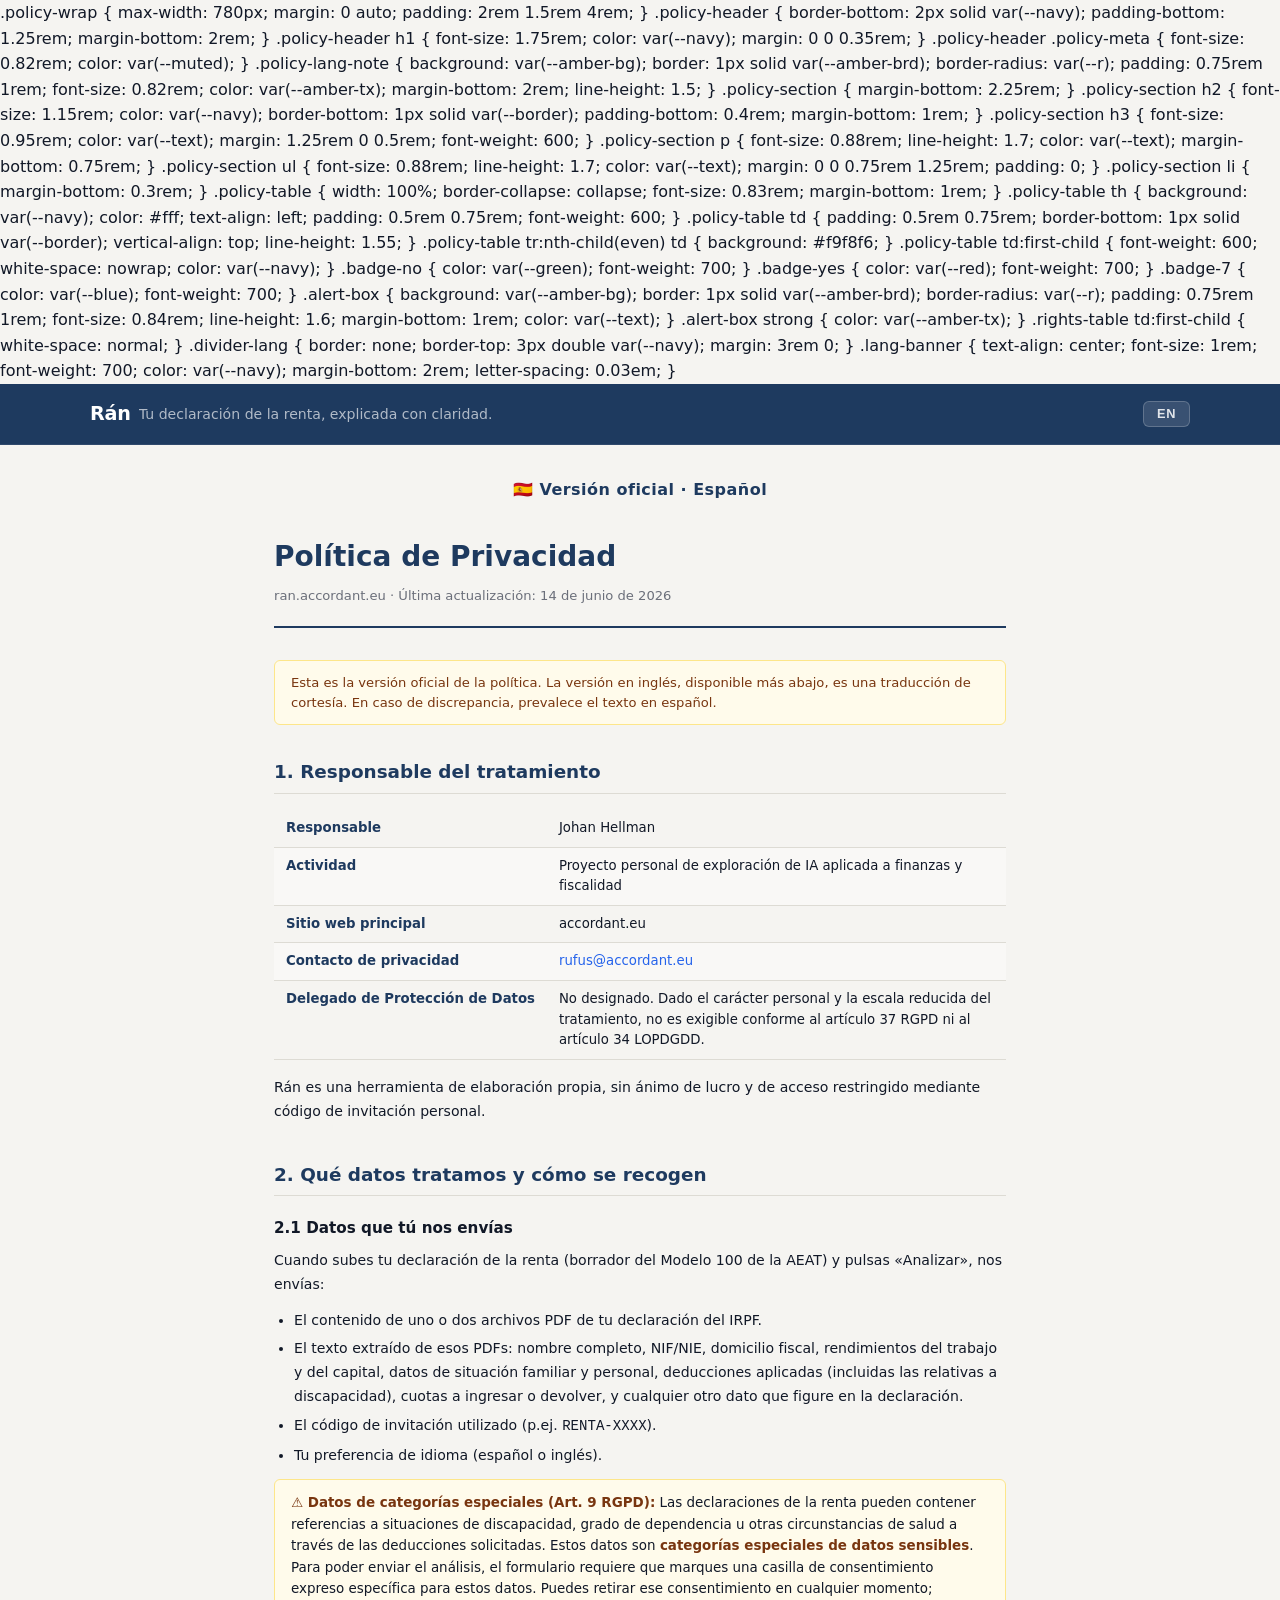
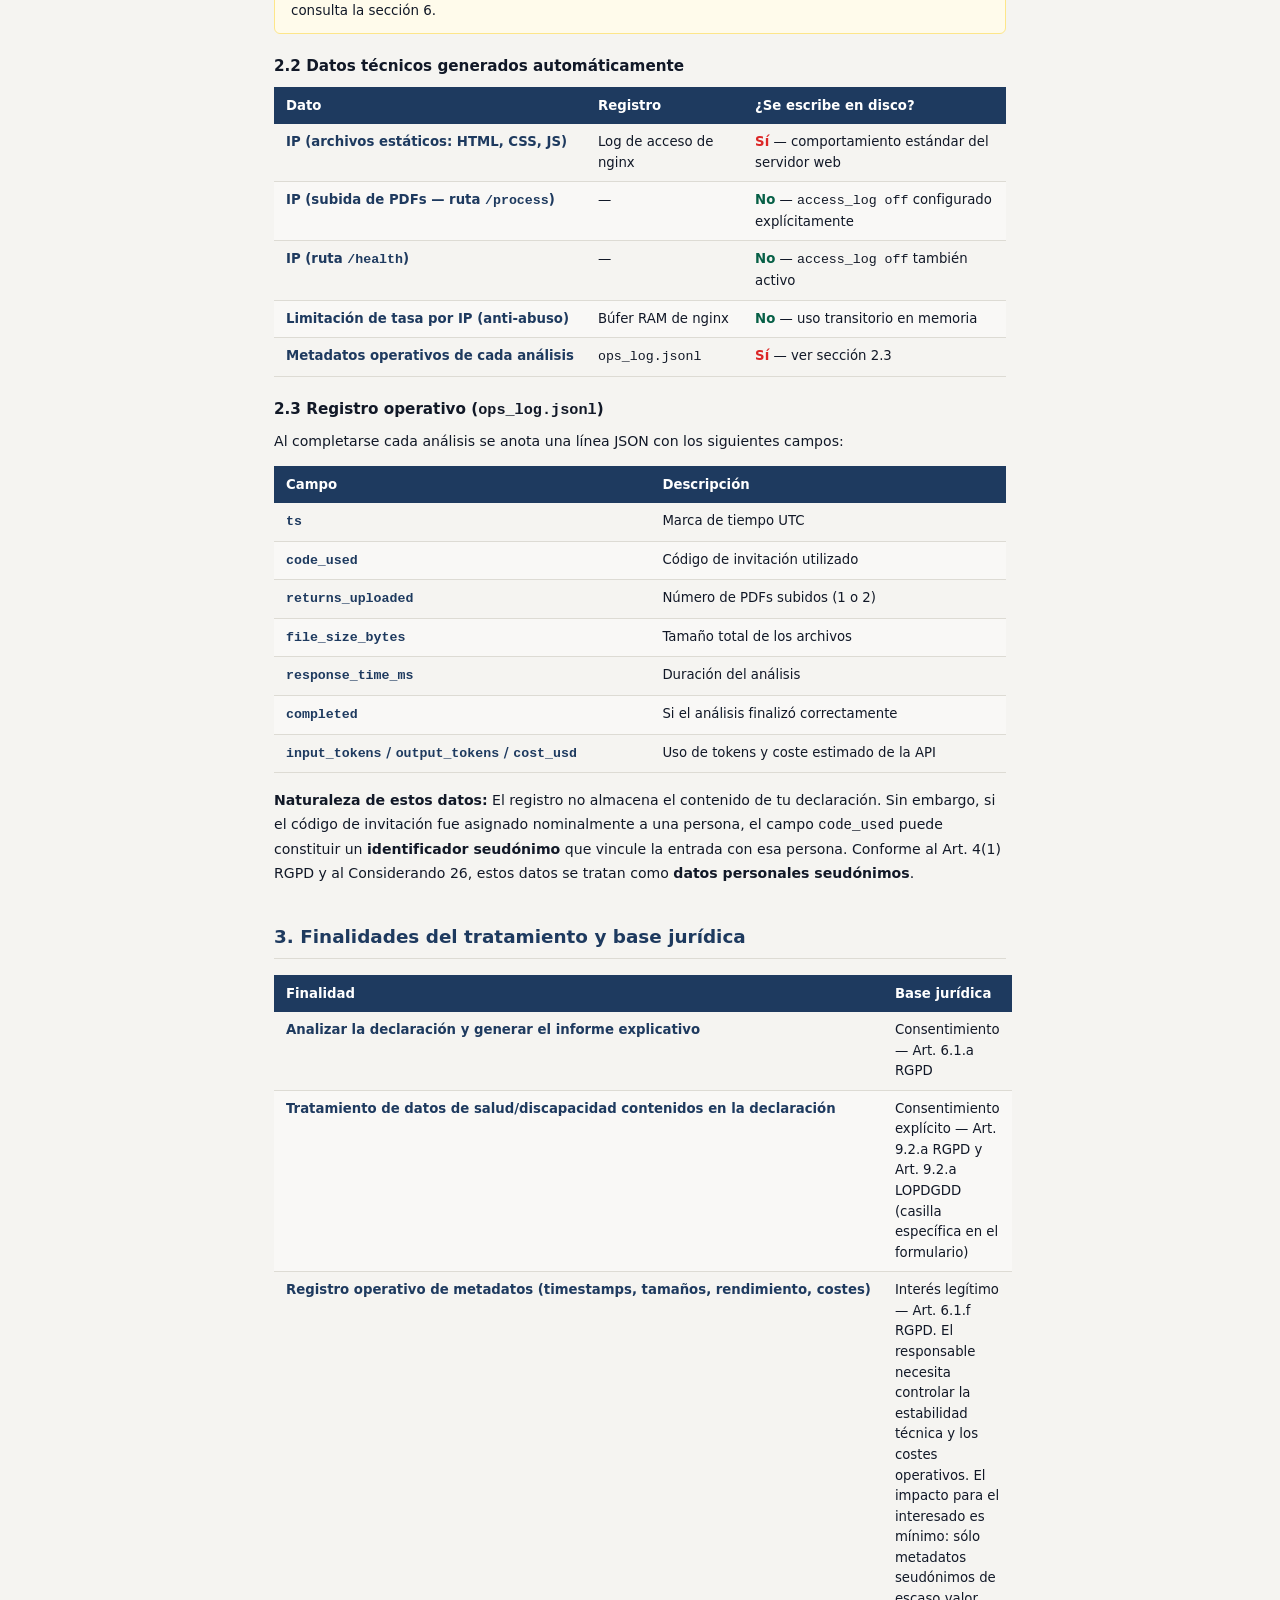
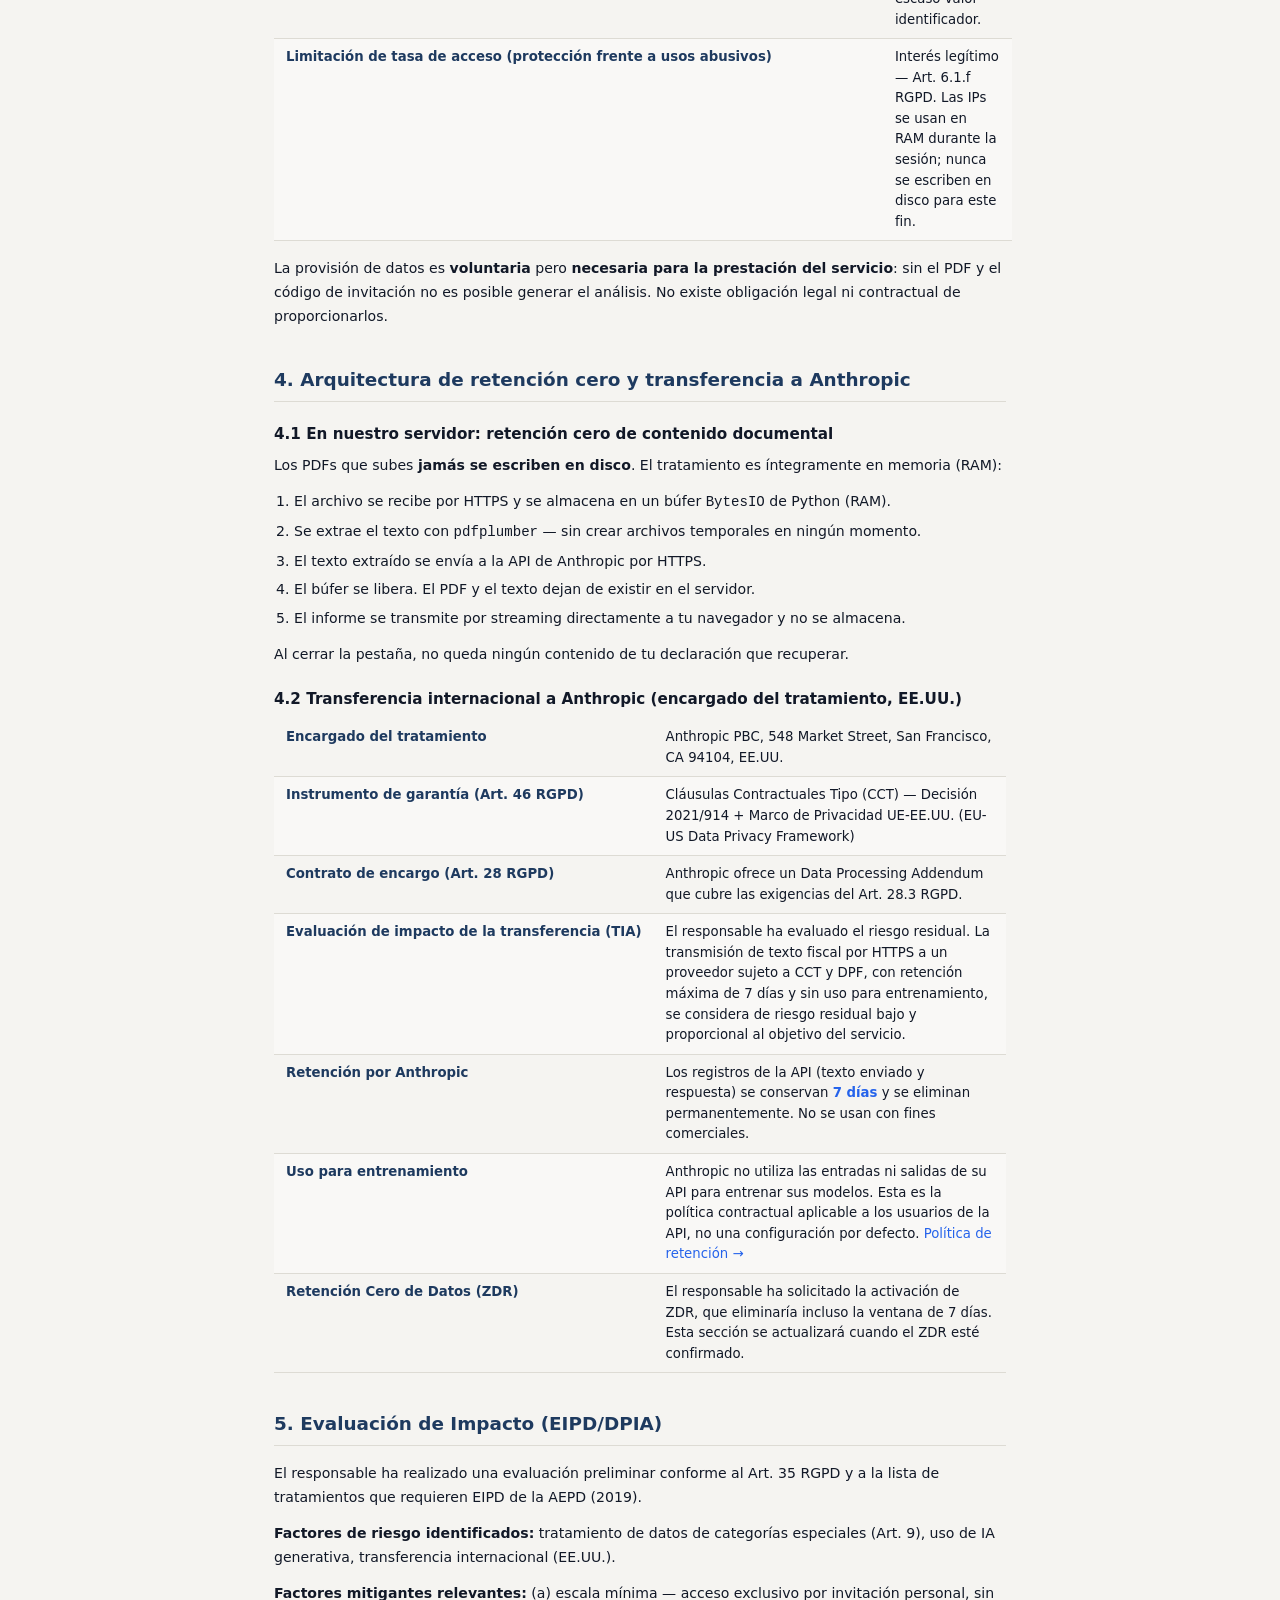
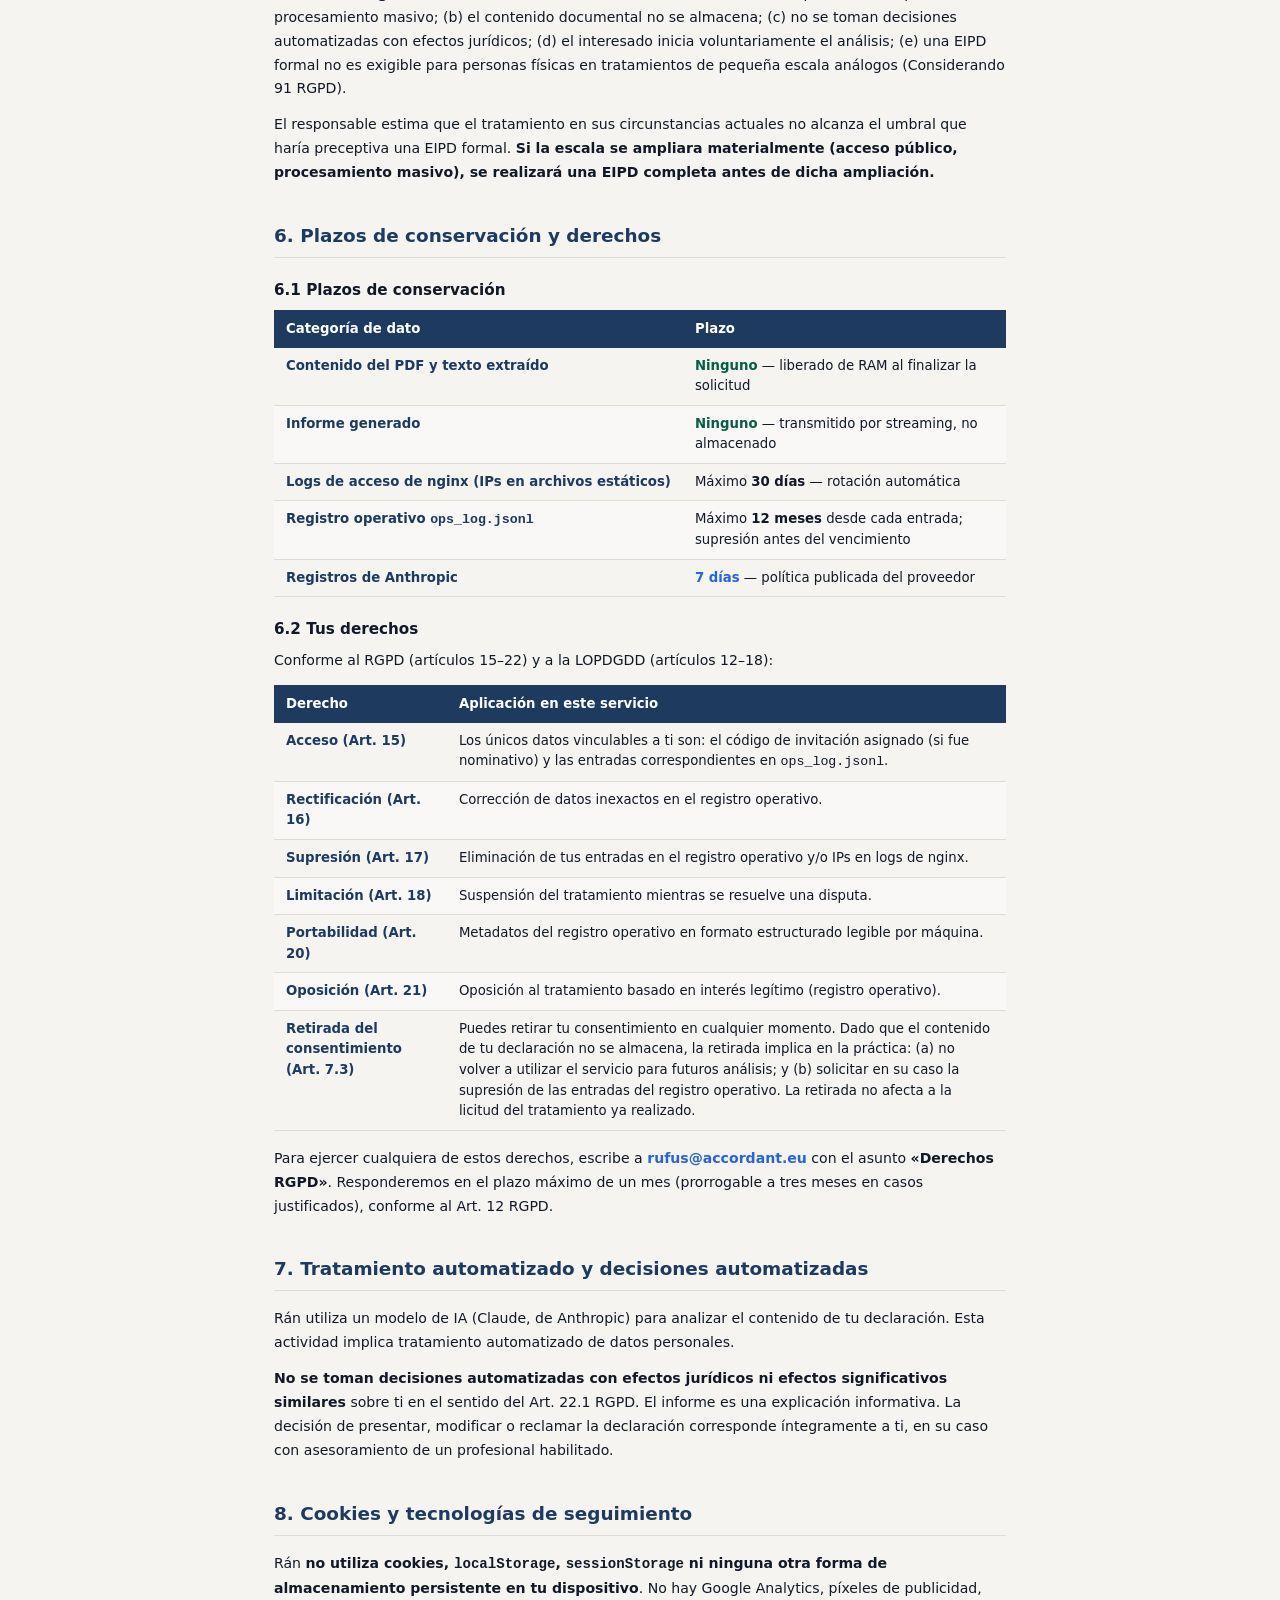
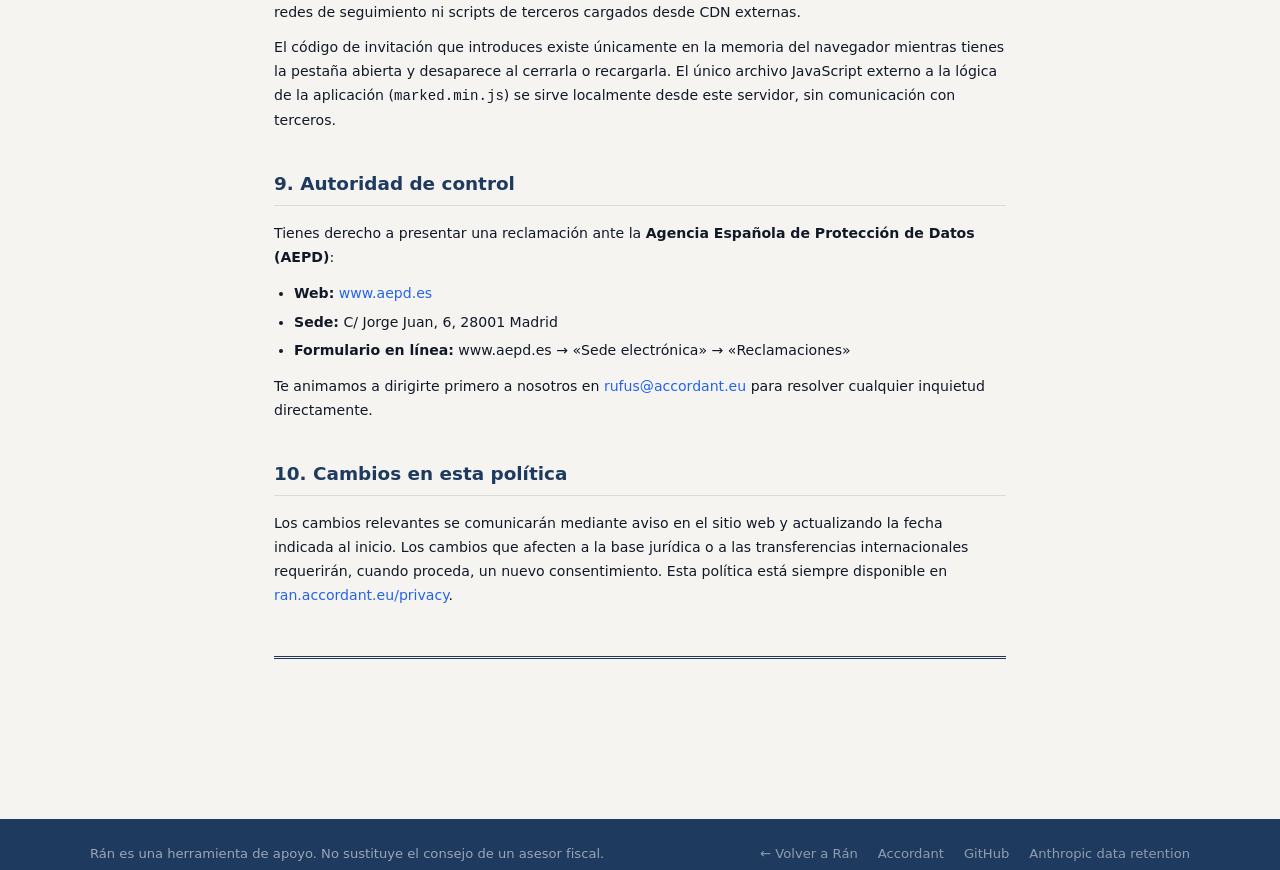
==== commit 1ab19b30: "fix(frontend): SRI hash for marked.min.js, extract privacy page styles - Add integrity='sha384-...' " ====
--- a/frontend/privacy/index.html
+++ b/frontend/privacy/index.html
@@ -5,8 +5,8 @@
   <meta name="viewport" content="width=device-width, initial-scale=1.0" />
   <title>Política de privacidad — Rán</title>
   <link rel="stylesheet" href="../style.css" />
-  <style>
-    /* Privacy-page specific overrides */
+  <link rel="stylesheet" href="privacy.css" />
+  <!-- Inline styles moved to privacy.css to enable strict CSP style-src 'self' -->
     .policy-wrap {
       max-width: 780px;
       margin: 0 auto;
@@ -123,11 +123,7 @@
       margin-bottom: 2rem;
       letter-spacing: 0.03em;
     }
-    @media (max-width: 600px) {
-      .policy-table { font-size: 0.78rem; }
-      .policy-table td:first-child { white-space: normal; }
-    }
-  </style>
+
 </head>
 <body class="lang-es">
 
--- a/frontend/privacy/privacy.css
+++ b/frontend/privacy/privacy.css
@@ -0,0 +1,121 @@
+    /* Privacy-page specific overrides */
+    .policy-wrap {
+      max-width: 780px;
+      margin: 0 auto;
+      padding: 2rem 1.5rem 4rem;
+    }
+    .policy-header {
+      border-bottom: 2px solid var(--navy);
+      padding-bottom: 1.25rem;
+      margin-bottom: 2rem;
+    }
+    .policy-header h1 {
+      font-size: 1.75rem;
+      color: var(--navy);
+      margin: 0 0 0.35rem;
+    }
+    .policy-header .policy-meta {
+      font-size: 0.82rem;
+      color: var(--muted);
+    }
+    .policy-lang-note {
+      background: var(--amber-bg);
+      border: 1px solid var(--amber-brd);
+      border-radius: var(--r);
+      padding: 0.75rem 1rem;
+      font-size: 0.82rem;
+      color: var(--amber-tx);
+      margin-bottom: 2rem;
+      line-height: 1.5;
+    }
+    .policy-section {
+      margin-bottom: 2.25rem;
+    }
+    .policy-section h2 {
+      font-size: 1.15rem;
+      color: var(--navy);
+      border-bottom: 1px solid var(--border);
+      padding-bottom: 0.4rem;
+      margin-bottom: 1rem;
+    }
+    .policy-section h3 {
+      font-size: 0.95rem;
+      color: var(--text);
+      margin: 1.25rem 0 0.5rem;
+      font-weight: 600;
+    }
+    .policy-section p {
+      font-size: 0.88rem;
+      line-height: 1.7;
+      color: var(--text);
+      margin-bottom: 0.75rem;
+    }
+    .policy-section ul {
+      font-size: 0.88rem;
+      line-height: 1.7;
+      color: var(--text);
+      margin: 0 0 0.75rem 1.25rem;
+      padding: 0;
+    }
+    .policy-section li {
+      margin-bottom: 0.3rem;
+    }
+    .policy-table {
+      width: 100%;
+      border-collapse: collapse;
+      font-size: 0.83rem;
+      margin-bottom: 1rem;
+    }
+    .policy-table th {
+      background: var(--navy);
+      color: #fff;
+      text-align: left;
+      padding: 0.5rem 0.75rem;
+      font-weight: 600;
+    }
+    .policy-table td {
+      padding: 0.5rem 0.75rem;
+      border-bottom: 1px solid var(--border);
+      vertical-align: top;
+      line-height: 1.55;
+    }
+    .policy-table tr:nth-child(even) td {
+      background: #f9f8f6;
+    }
+    .policy-table td:first-child {
+      font-weight: 600;
+      white-space: nowrap;
+      color: var(--navy);
+    }
+    .badge-no  { color: var(--green); font-weight: 700; }
+    .badge-yes { color: var(--red);   font-weight: 700; }
+    .badge-7   { color: var(--blue);  font-weight: 700; }
+    .alert-box {
+      background: var(--amber-bg);
+      border: 1px solid var(--amber-brd);
+      border-radius: var(--r);
+      padding: 0.75rem 1rem;
+      font-size: 0.84rem;
+      line-height: 1.6;
+      margin-bottom: 1rem;
+      color: var(--text);
+    }
+    .alert-box strong { color: var(--amber-tx); }
+    .rights-table td:first-child { white-space: normal; }
+    .divider-lang {
+      border: none;
+      border-top: 3px double var(--navy);
+      margin: 3rem 0;
+    }
+    .lang-banner {
+      text-align: center;
+      font-size: 1rem;
+      font-weight: 700;
+      color: var(--navy);
+      margin-bottom: 2rem;
+      letter-spacing: 0.03em;
+    }
+    @media (max-width: 600px) {
+      .policy-table { font-size: 0.78rem; }
+      .policy-table td:first-child { white-space: normal; }
+    }
